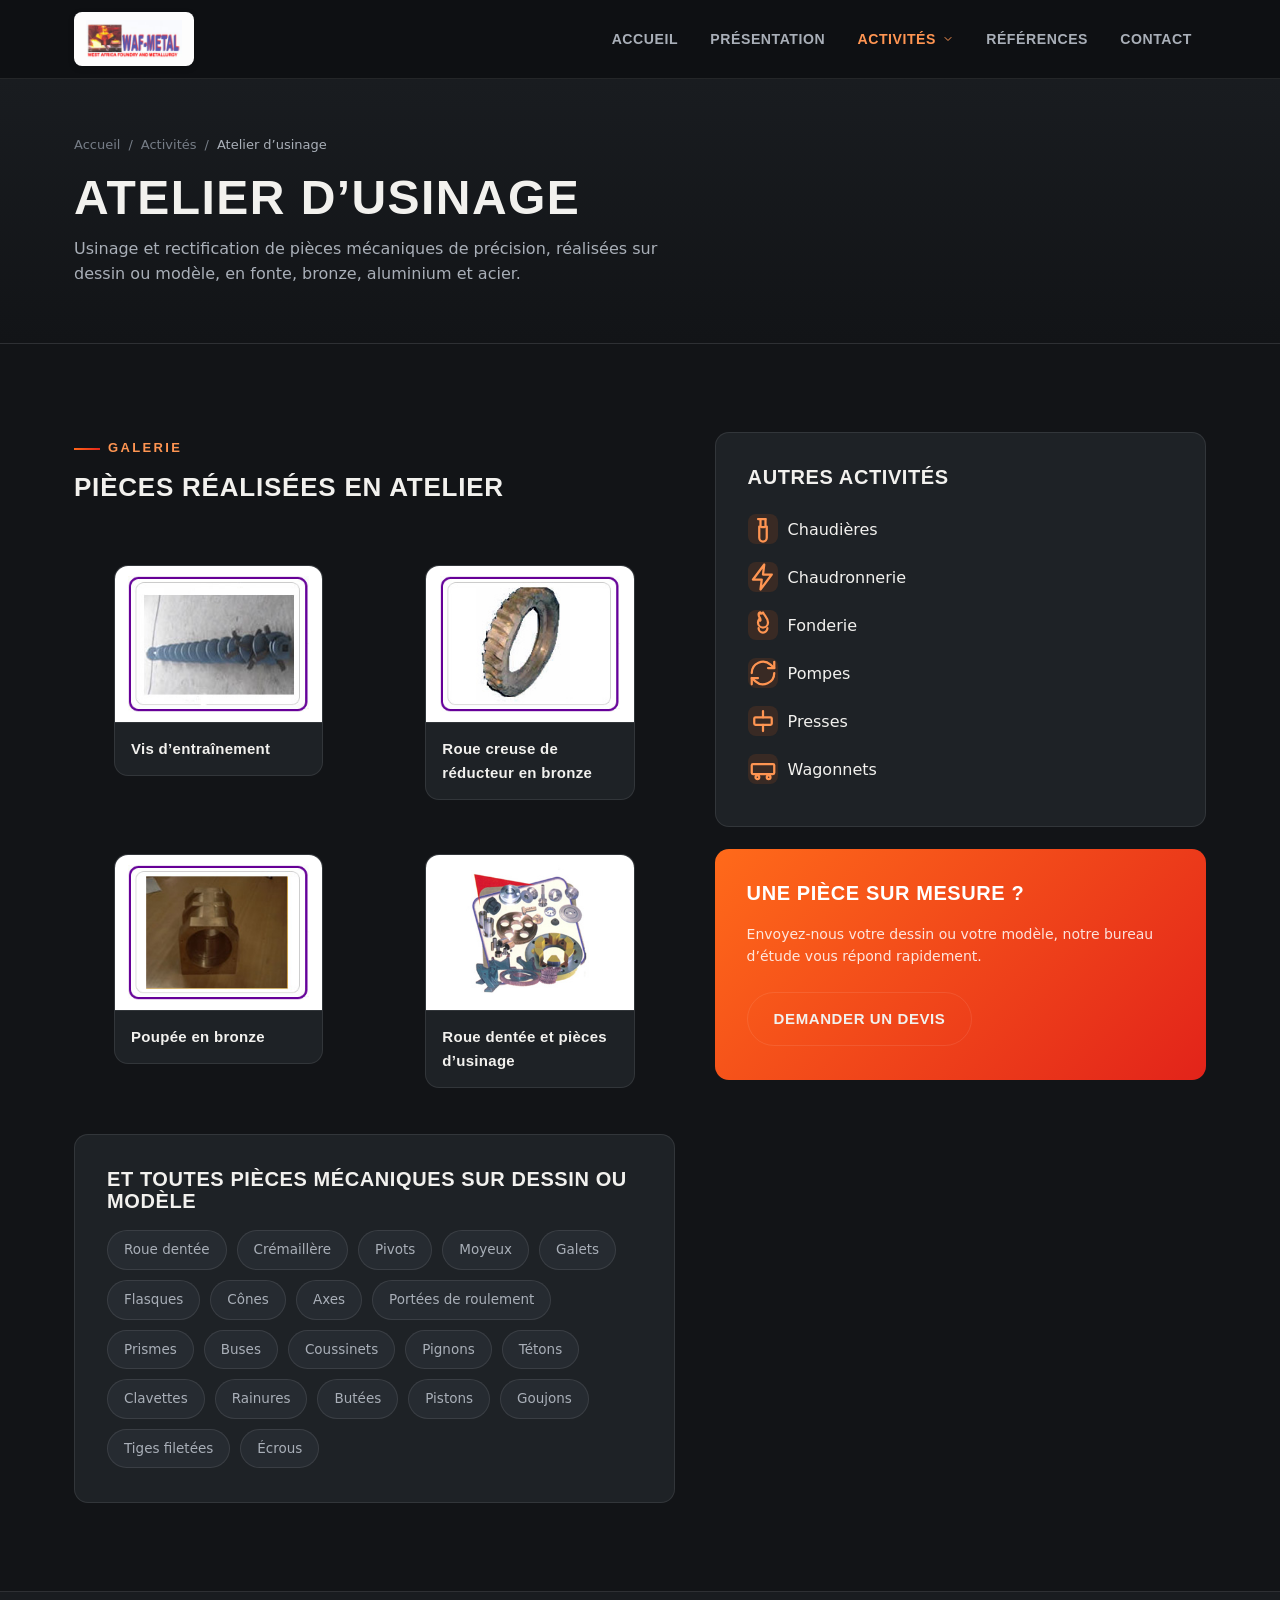
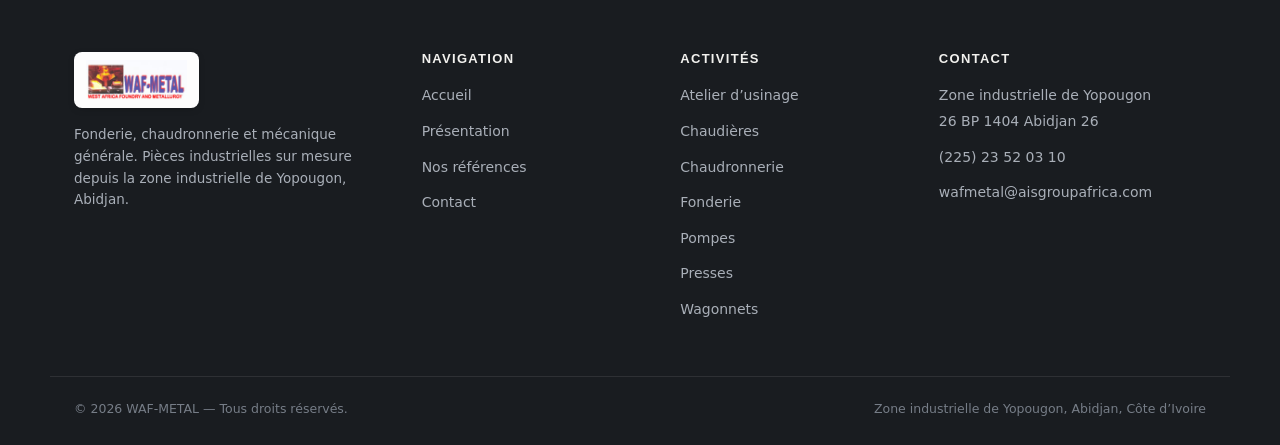
==== atelier.html @ 9b4502f8 "Nouvelle version du site WAF-METAL Refonte complete du site (design moderne, responsive, navigation " ====
<!DOCTYPE html>
<html lang="fr">
<head>
<meta charset="UTF-8">
<meta name="viewport" content="width=device-width, initial-scale=1.0">
<title>Atelier d’usinage | WAF-METAL</title>
<meta name="description" content="Usinage et rectification de pièces mécaniques de précision sur dessin ou modèle : pignons, axes, coussinets, crémaillères…">
<link rel="preconnect" href="https://fonts.googleapis.com">
<link rel="stylesheet" href="assets/css/style.css">
</head>
<body>

<header class="site-header">
  <div class="container nav">
    <a href="index.html" class="logo">
      <span class="logo-badge"><img src="images/logo.png" alt="WAF-METAL — West Africa Foundry and Metallurgy"></span>
    </a>
    <ul class="nav-links">
      <li><a href="index.html">Accueil</a></li>
      <li><a href="presentation.html">Présentation</a></li>
      <li class="nav-item has-dropdown current">
        <button class="drop-btn" type="button">Activités <svg viewBox="0 0 24 24" fill="none" stroke="currentColor" stroke-width="2" stroke-linecap="round" stroke-linejoin="round"><path d="M6 9l6 6 6-6"/></svg></button>
        <div class="dropdown">
          <a href="atelier.html" style="color:var(--orange-light)"><span class="ic"><svg viewBox="0 0 24 24" fill="none" stroke="currentColor" stroke-width="1.8" stroke-linecap="round" stroke-linejoin="round"><circle cx="12" cy="12" r="3"/><path d="M19.4 15a1.65 1.65 0 0 0 .33 1.82l.06.06a2 2 0 1 1-2.83 2.83l-.06-.06a1.65 1.65 0 0 0-1.82-.33 1.65 1.65 0 0 0-1 1.51V21a2 2 0 0 1-4 0v-.09A1.65 1.65 0 0 0 9 19.4a1.65 1.65 0 0 0-1.82.33l-.06.06a2 2 0 1 1-2.83-2.83l.06-.06A1.65 1.65 0 0 0 4.6 15a1.65 1.65 0 0 0-1.51-1H3a2 2 0 0 1 0-4h.09A1.65 1.65 0 0 0 4.6 9a1.65 1.65 0 0 0-.33-1.82l-.06-.06a2 2 0 1 1 2.83-2.83l.06.06A1.65 1.65 0 0 0 9 4.6a1.65 1.65 0 0 0 1-1.51V3a2 2 0 0 1 4 0v.09a1.65 1.65 0 0 0 1 1.51 1.65 1.65 0 0 0 1.82-.33l.06-.06a2 2 0 1 1 2.83 2.83l-.06.06A1.65 1.65 0 0 0 19.4 9H21a2 2 0 0 1 0 4h-1.6z"/></svg></span>Atelier d’usinage</a>
          <a href="chaudiere.html"><span class="ic"><svg viewBox="0 0 24 24" fill="none" stroke="currentColor" stroke-width="1.8" stroke-linecap="round" stroke-linejoin="round"><path d="M14 4v6a4 4 0 0 1-4 0V4"/><path d="M8 4h6"/><path d="M9 10v9a3 3 0 0 0 6 0v-9"/></svg></span>Chaudières</a>
          <a href="chaudron.html"><span class="ic"><svg viewBox="0 0 24 24" fill="none" stroke="currentColor" stroke-width="1.8" stroke-linecap="round" stroke-linejoin="round"><path d="M13 2 4 14h7l-1 8 9-12h-7l1-8z"/></svg></span>Chaudronnerie</a>
          <a href="fonderie.html"><span class="ic"><svg viewBox="0 0 24 24" fill="none" stroke="currentColor" stroke-width="1.8" stroke-linecap="round" stroke-linejoin="round"><path d="M12 2c1.5 3 4 4.5 4 8a4 4 0 0 1-8 0c0-1 .3-1.8.8-2.6.4.9 1.2 1.6 1.2.6 0-1.5-1.5-2.5-1.5-4.5 0-1 .8-1.9 1.5-1.5-.5 1 .5 1.5 2 0z"/><path d="M8.5 14.5a3.5 3.5 0 0 0 7 0"/></svg></span>Fonderie</a>
          <a href="pompe.html"><span class="ic"><svg viewBox="0 0 24 24" fill="none" stroke="currentColor" stroke-width="1.8" stroke-linecap="round" stroke-linejoin="round"><path d="M3 12a9 9 0 0 1 15-6.7L21 8"/><path d="M21 3v5h-5"/><path d="M21 12a9 9 0 0 1-15 6.7L3 16"/><path d="M3 21v-5h5"/></svg></span>Pompes</a>
          <a href="presse.html"><span class="ic"><svg viewBox="0 0 24 24" fill="none" stroke="currentColor" stroke-width="1.8" stroke-linecap="round" stroke-linejoin="round"><path d="M12 4v5"/><path d="M12 20v-5"/><rect x="5" y="9" width="14" height="6" rx="1"/></svg></span>Presses</a>
          <a href="wagon.html"><span class="ic"><svg viewBox="0 0 24 24" fill="none" stroke="currentColor" stroke-width="1.8" stroke-linecap="round" stroke-linejoin="round"><rect x="3" y="8" width="18" height="8" rx="1"/><circle cx="7.5" cy="18.5" r="1.5"/><circle cx="16.5" cy="18.5" r="1.5"/></svg></span>Wagonnets</a>
        </div>
      </li>
      <li><a href="ref.html">Références</a></li>
      <li><a href="contact.html">Contact</a></li>
    </ul>
    <button class="burger" type="button" aria-label="Menu" aria-expanded="false"><span></span></button>
  </div>
</header>

<main>
  <section class="page-hero">
    <div class="container">
      <div class="breadcrumb">
          <a href="index.html">Accueil</a>
          <span>/</span>
          <a href="index.html#activites">Activités</a>
          <span>/</span>
          <span style="color:var(--text-muted)">Atelier d’usinage</span>
        </div>
      <h1>Atelier d’usinage</h1>
      <p>Usinage et rectification de pièces mécaniques de précision, réalisées sur dessin ou modèle, en fonte, bronze, aluminium et acier.</p>
    </div>
  </section>

  <section>
    <div class="container two-col">
      <div>
        <div class="section-head">
          <p class="eyebrow">Galerie</p>
          <h2 style="font-size:26px;">Pièces réalisées en atelier</h2>
        </div>
        <div class="gallery">
          <figure class="gallery-item reveal">
          <div class="thumb"><img src="images/edith2.jpg" alt="Vis d’entraînement" loading="lazy"></div>
          <figcaption>Vis d’entraînement</figcaption>
        </figure>
        <figure class="gallery-item reveal">
          <div class="thumb"><img src="images/edith4.jpg" alt="Roue creuse de réducteur en bronze" loading="lazy"></div>
          <figcaption>Roue creuse de réducteur en bronze</figcaption>
        </figure>
        <figure class="gallery-item reveal">
          <div class="thumb"><img src="images/edith6.jpg" alt="Poupée en bronze" loading="lazy"></div>
          <figcaption>Poupée en bronze</figcaption>
        </figure>
        <figure class="gallery-item reveal">
          <div class="thumb"><img src="images/atelier.jpg" alt="Roue dentée et pièces d’usinage" loading="lazy"></div>
          <figcaption>Roue dentée et pièces d’usinage</figcaption>
        </figure>
        </div>
        <div class="parts-panel reveal" style="margin-top:30px;">
          <h3>Et toutes pièces mécaniques sur dessin ou modèle</h3>
          <ul class="tag-list">
          <li>Roue dentée</li>
          <li>Crémaillère</li>
          <li>Pivots</li>
          <li>Moyeux</li>
          <li>Galets</li>
          <li>Flasques</li>
          <li>Cônes</li>
          <li>Axes</li>
          <li>Portées de roulement</li>
          <li>Prismes</li>
          <li>Buses</li>
          <li>Coussinets</li>
          <li>Pignons</li>
          <li>Tétons</li>
          <li>Clavettes</li>
          <li>Rainures</li>
          <li>Butées</li>
          <li>Pistons</li>
          <li>Goujons</li>
          <li>Tiges filetées</li>
          <li>Écrous</li>
        </ul>
        </div>
      </div>
      <aside class="reveal">
        <div class="parts-panel" style="margin-bottom:22px;">
          <h3>Autres activités</h3>
          <ul style="display:grid; gap:2px;">
            <li><a href="chaudiere.html" style="display:flex;align-items:center;gap:10px;padding:8px 0;"><span style="width:30px;height:30px;border-radius:8px;background:rgba(255,106,26,.12);color:var(--orange-light);display:flex;align-items:center;justify-content:center;flex-shrink:0;"><svg viewBox="0 0 24 24" fill="none" stroke="currentColor" stroke-width="1.8" stroke-linecap="round" stroke-linejoin="round"><path d="M14 4v6a4 4 0 0 1-4 0V4"/><path d="M8 4h6"/><path d="M9 10v9a3 3 0 0 0 6 0v-9"/></svg></span>Chaudières</a></li>
            <li><a href="chaudron.html" style="display:flex;align-items:center;gap:10px;padding:8px 0;"><span style="width:30px;height:30px;border-radius:8px;background:rgba(255,106,26,.12);color:var(--orange-light);display:flex;align-items:center;justify-content:center;flex-shrink:0;"><svg viewBox="0 0 24 24" fill="none" stroke="currentColor" stroke-width="1.8" stroke-linecap="round" stroke-linejoin="round"><path d="M13 2 4 14h7l-1 8 9-12h-7l1-8z"/></svg></span>Chaudronnerie</a></li>
            <li><a href="fonderie.html" style="display:flex;align-items:center;gap:10px;padding:8px 0;"><span style="width:30px;height:30px;border-radius:8px;background:rgba(255,106,26,.12);color:var(--orange-light);display:flex;align-items:center;justify-content:center;flex-shrink:0;"><svg viewBox="0 0 24 24" fill="none" stroke="currentColor" stroke-width="1.8" stroke-linecap="round" stroke-linejoin="round"><path d="M12 2c1.5 3 4 4.5 4 8a4 4 0 0 1-8 0c0-1 .3-1.8.8-2.6.4.9 1.2 1.6 1.2.6 0-1.5-1.5-2.5-1.5-4.5 0-1 .8-1.9 1.5-1.5-.5 1 .5 1.5 2 0z"/><path d="M8.5 14.5a3.5 3.5 0 0 0 7 0"/></svg></span>Fonderie</a></li>
            <li><a href="pompe.html" style="display:flex;align-items:center;gap:10px;padding:8px 0;"><span style="width:30px;height:30px;border-radius:8px;background:rgba(255,106,26,.12);color:var(--orange-light);display:flex;align-items:center;justify-content:center;flex-shrink:0;"><svg viewBox="0 0 24 24" fill="none" stroke="currentColor" stroke-width="1.8" stroke-linecap="round" stroke-linejoin="round"><path d="M3 12a9 9 0 0 1 15-6.7L21 8"/><path d="M21 3v5h-5"/><path d="M21 12a9 9 0 0 1-15 6.7L3 16"/><path d="M3 21v-5h5"/></svg></span>Pompes</a></li>
            <li><a href="presse.html" style="display:flex;align-items:center;gap:10px;padding:8px 0;"><span style="width:30px;height:30px;border-radius:8px;background:rgba(255,106,26,.12);color:var(--orange-light);display:flex;align-items:center;justify-content:center;flex-shrink:0;"><svg viewBox="0 0 24 24" fill="none" stroke="currentColor" stroke-width="1.8" stroke-linecap="round" stroke-linejoin="round"><path d="M12 4v5"/><path d="M12 20v-5"/><rect x="5" y="9" width="14" height="6" rx="1"/></svg></span>Presses</a></li>
            <li><a href="wagon.html" style="display:flex;align-items:center;gap:10px;padding:8px 0;"><span style="width:30px;height:30px;border-radius:8px;background:rgba(255,106,26,.12);color:var(--orange-light);display:flex;align-items:center;justify-content:center;flex-shrink:0;"><svg viewBox="0 0 24 24" fill="none" stroke="currentColor" stroke-width="1.8" stroke-linecap="round" stroke-linejoin="round"><rect x="3" y="8" width="18" height="8" rx="1"/><circle cx="7.5" cy="18.5" r="1.5"/><circle cx="16.5" cy="18.5" r="1.5"/></svg></span>Wagonnets</a></li>
          </ul>
        </div>
        <div class="parts-panel" style="background:var(--grad-fire); border:none;">
          <h3 style="color:#fff;">Une pièce sur mesure ?</h3>
          <p style="color:rgba(255,255,255,.85); font-size:14px;">Envoyez-nous votre dessin ou votre modèle, notre bureau d’étude vous répond rapidement.</p>
          <a href="contact.html" class="btn btn-ghost" style="margin-top:10px;">Demander un devis</a>
        </div>
      </aside>
    </div>
  </section>
</main>

<footer class="site-footer">
  <div class="container footer-grid">
    <div class="footer-about">
      <a href="index.html" class="logo" style="margin-bottom:16px;">
        <span class="logo-badge"><img src="images/logo.png" alt="WAF-METAL — West Africa Foundry and Metallurgy"></span>
      </a>
      <p>Fonderie, chaudronnerie et mécanique générale. Pièces industrielles sur mesure depuis la zone industrielle de Yopougon, Abidjan.</p>
    </div>
    <div>
      <h4>NAVIGATION</h4>
      <ul>
        <li><a href="index.html">Accueil</a></li>
        <li><a href="presentation.html">Présentation</a></li>
        <li><a href="ref.html">Nos références</a></li>
        <li><a href="contact.html">Contact</a></li>
      </ul>
    </div>
    <div>
      <h4>ACTIVITÉS</h4>
      <ul>
        <li><a href="atelier.html">Atelier d’usinage</a></li>
        <li><a href="chaudiere.html">Chaudières</a></li>
        <li><a href="chaudron.html">Chaudronnerie</a></li>
        <li><a href="fonderie.html">Fonderie</a></li>
        <li><a href="pompe.html">Pompes</a></li>
        <li><a href="presse.html">Presses</a></li>
        <li><a href="wagon.html">Wagonnets</a></li>
      </ul>
    </div>
    <div>
      <h4>CONTACT</h4>
      <ul>
        <li><a href="contact.html">Zone industrielle de Yopougon<br>26 BP 1404 Abidjan 26</a></li>
        <li><a href="tel:+22523520310">(225) 23 52 03 10</a></li>
        <li><a href="mailto:wafmetal@aisgroupafrica.com">wafmetal@aisgroupafrica.com</a></li>
      </ul>
    </div>
  </div>
  <div class="container footer-bottom">
    <span>© 2026 WAF-METAL — Tous droits réservés.</span>
    <span>Zone industrielle de Yopougon, Abidjan, Côte d’Ivoire</span>
  </div>
</footer>

<button class="to-top" type="button" aria-label="Retour en haut">
  <svg viewBox="0 0 24 24" fill="none" stroke="currentColor" stroke-width="2" stroke-linecap="round" stroke-linejoin="round"><path d="M12 19V5M5 12l7-7 7 7"/></svg>
</button>

<script src="assets/js/main.js"></script>
</body>
</html>
---- assets/css/style.css ----
/* =========================================================
   WAF-METAL — West Africa Foundry & Metallurgy
   Design system
   ========================================================= */

:root{
  --bg: #121417;
  --bg-alt: #191c20;
  --surface: #1e2226;
  --surface-2: #262b31;
  --border: rgba(255,255,255,.09);
  --text: #f2f1ee;
  --text-muted: #a9afb8;
  --text-dim: #767d87;

  --orange: #ff6a1a;
  --orange-light: #ff9552;
  --red: #e2231a;
  --blue: #2f6db5;

  --grad-fire: linear-gradient(135deg, #ff6a1a 0%, #e2231a 100%);

  --radius: 14px;
  --radius-sm: 8px;
  --shadow: 0 12px 32px -12px rgba(0,0,0,.55);
  --shadow-lg: 0 24px 60px -20px rgba(0,0,0,.65);

  --container: 1180px;

  --font-head: 'Arial Narrow', 'Segoe UI Semibold', 'Segoe UI', Roboto, Helvetica, Arial, sans-serif;
  --font-body: 'Segoe UI', system-ui, -apple-system, Roboto, Helvetica, Arial, sans-serif;
}

*,*::before,*::after{ box-sizing: border-box; }
html{ scroll-behavior: smooth; -webkit-text-size-adjust: 100%; text-size-adjust: 100%; }
body{
  margin: 0;
  background: var(--bg);
  color: var(--text);
  font-family: var(--font-body);
  font-size: clamp(15px, 0.4vw + 14px, 16px);
  line-height: 1.6;
  -webkit-font-smoothing: antialiased;
  overflow-x: hidden;
}
img{ max-width: 100%; display: block; }
img, svg, video, iframe, embed, object{ max-width: 100%; }
video, iframe{ width: 100%; height: auto; border: 0; }
a{ color: inherit; text-decoration: none; }
ul{ margin: 0; padding: 0; list-style: none; }
h1,h2,h3,h4{
  font-family: var(--font-head);
  font-weight: 800;
  text-transform: uppercase;
  letter-spacing: .03em;
  line-height: 1.08;
  margin: 0 0 .5em;
}
p{ margin: 0 0 1em; color: var(--text-muted); }
.container{
  width: 100%;
  max-width: var(--container);
  margin: 0 auto;
  padding: 0 clamp(16px, 4vw, 24px);
}
section{ padding: clamp(48px, 8vw, 88px) 0; }

.eyebrow{
  display: inline-flex;
  align-items: center;
  gap: 8px;
  font-family: var(--font-head);
  font-weight: 700;
  letter-spacing: .18em;
  text-transform: uppercase;
  font-size: 13px;
  color: var(--orange-light);
  margin-bottom: 14px;
}
.eyebrow::before{
  content: "";
  width: 26px; height: 2px;
  background: var(--grad-fire);
  display: inline-block;
}

.btn{
  display: inline-flex;
  align-items: center;
  gap: 10px;
  padding: clamp(12px, 1.6vw, 14px) clamp(18px, 3vw, 26px);
  border-radius: 999px;
  font-family: var(--font-head);
  font-weight: 700;
  letter-spacing: .04em;
  text-transform: uppercase;
  font-size: clamp(13px, 1.4vw, 15px);
  border: 1px solid transparent;
  cursor: pointer;
  transition: transform .2s ease, box-shadow .2s ease, background .2s ease, border-color .2s ease;
}
.btn-primary{
  background: var(--grad-fire);
  color: #fff;
  box-shadow: 0 10px 26px -10px rgba(226,35,26,.55);
}
.btn-primary:hover{ transform: translateY(-2px); box-shadow: 0 16px 34px -12px rgba(226,35,26,.65); }
.btn-ghost{
  background: transparent;
  border-color: var(--border);
  color: var(--text);
}
.btn-ghost:hover{ border-color: var(--orange-light); color: var(--orange-light); }

/* ---------- Header ---------- */
.site-header{
  position: -webkit-sticky; position: sticky; top: 0; z-index: 100;
  background: rgba(15,17,20,.97);
  border-bottom: 1px solid var(--border);
  width: 100%;
}
.nav{
  display: flex;
  align-items: center;
  justify-content: space-between;
  gap: 12px;
  height: clamp(66px, 9vw, 78px);
}
.logo{
  display: flex;
  align-items: center;
  gap: clamp(8px, 1.6vw, 12px);
  min-width: 0;
}
.logo-badge{
  display: flex; align-items: center;
  background: #fdfdfd;
  border-radius: var(--radius-sm);
  padding: clamp(5px, 1vw, 8px) clamp(8px, 1.4vw, 12px);
  flex-shrink: 0;
  box-shadow: 0 2px 10px -4px rgba(0,0,0,.4);
}
.logo-badge img{
  display: block;
  height: clamp(26px, 4vw, 38px);
  width: auto;
  max-width: 100%;
}
.footer-about .logo-badge img{ height: clamp(28px, 4vw, 40px); }

.nav-links{
  display: flex;
  align-items: center;
  gap: 4px;
}
.nav-links > li{ position: relative; }
.nav-links a, .nav-links .drop-btn{
  display: flex; align-items: center; gap: 6px;
  padding: 10px clamp(9px, 1.1vw, 16px);
  font-family: var(--font-head);
  font-weight: 700;
  letter-spacing: .04em;
  text-transform: uppercase;
  font-size: clamp(13px, 1.1vw, 15px);
  color: var(--text-muted);
  border-radius: 999px;
  transition: color .2s ease, background .2s ease;
  background: none; border: none; cursor: pointer;
  white-space: nowrap;
}
.nav-links a:hover, .nav-links .drop-btn:hover,
.nav-links a.active{
  color: var(--text);
  background: var(--surface);
}
.nav-links a.active{ color: var(--orange-light); }
.drop-btn svg{ width: 12px; height: 12px; transition: transform .2s ease; }

.dropdown{
  position: absolute;
  top: calc(100% + 10px);
  left: 0;
  min-width: 260px;
  background: var(--surface);
  border: 1px solid var(--border);
  border-radius: var(--radius-sm);
  box-shadow: var(--shadow-lg);
  padding: 8px;
  opacity: 0;
  visibility: hidden;
  transform: translateY(6px);
  transition: opacity .18s ease, transform .18s ease, visibility .18s ease;
}
.nav-item.has-dropdown:hover .dropdown,
.nav-item.has-dropdown.open .dropdown{
  opacity: 1; visibility: visible; transform: translateY(0);
}
.nav-item.has-dropdown.open .drop-btn svg{ transform: rotate(180deg); }
.nav-item.has-dropdown.current > .drop-btn{ color: var(--orange-light); }
.dropdown a{
  display: flex; align-items: center; gap: 10px;
  border-radius: 8px;
  font-size: 13.5px;
  padding: 10px 12px;
  color: var(--text-muted);
  text-transform: none;
  letter-spacing: 0;
  font-weight: 600;
}
.dropdown a:hover{ background: var(--surface-2); color: var(--orange-light); }
.dropdown a .ic{ width: 18px; height: 18px; flex-shrink: 0; color: var(--orange-light); }

.burger{
  display: none;
  width: 42px; height: 42px;
  border-radius: 10px;
  border: 1px solid var(--border);
  background: var(--surface);
  align-items: center; justify-content: center;
  cursor: pointer;
}
.burger span, .burger span::before, .burger span::after{
  content: ""; display: block;
  width: 18px; height: 2px;
  background: var(--text);
  position: relative;
  transition: transform .2s ease, opacity .2s ease;
}
.burger span::before{ position: absolute; top: -6px; }
.burger span::after{ position: absolute; top: 6px; }
.burger.is-open span{ background: transparent; }
.burger.is-open span::before{ top: 0; transform: rotate(45deg); background: var(--text); }
.burger.is-open span::after{ top: 0; transform: rotate(-45deg); background: var(--text); }

@media (max-width: 960px){
  .nav-links{
    position: fixed; inset: 78px 0 0 0;
    background: var(--bg);
    flex-direction: column;
    align-items: stretch;
    padding: 18px;
    gap: 6px;
    overflow-y: auto;
    transform: translateX(100%);
    transition: transform .28s ease;
  }
  .nav-links.is-open{ transform: translateX(0); }
  .nav-links > li > a, .nav-links .drop-btn{ justify-content: space-between; font-size: 17px; padding: 14px 14px; }
  .dropdown a{ justify-content: flex-start; }
  .dropdown{
    position: static; opacity: 1; visibility: visible; transform: none;
    display: none; box-shadow: none; margin-top: 4px; background: var(--bg-alt);
  }
  .nav-item.has-dropdown.open .dropdown{ display: block; }
  .burger{ display: flex; }
}

/* ---------- Hero ---------- */
.hero{
  position: relative;
  padding: 84px 0 96px;
  overflow: hidden;
  background:
    radial-gradient(1100px 500px at 85% -10%, rgba(255,106,26,.16), transparent 60%),
    radial-gradient(700px 400px at 0% 110%, rgba(47,109,181,.14), transparent 60%),
    var(--bg);
}
.hero-grid{
  display: grid;
  grid-template-columns: 1.05fr .95fr;
  gap: 56px;
  align-items: center;
}
@media (max-width: 900px){ .hero-grid{ grid-template-columns: 1fr; } }
.hero h1{ font-size: clamp(38px, 5.2vw, 62px); margin-bottom: .3em; }
.hero h1 .accent{
  background: var(--grad-fire);
  -webkit-background-clip: text; background-clip: text; color: transparent;
}
.hero p.lead{ font-size: clamp(15px, 1.6vw, 17.5px); max-width: 46ch; }
.hero-actions{ display: flex; gap: 14px; flex-wrap: wrap; margin-top: 28px; }
.hero-stats{ display: flex; gap: clamp(18px, 3vw, 30px); margin-top: 44px; flex-wrap: wrap; }
.hero-stats .stat b{
  display: block; font-family: var(--font-head); font-size: clamp(24px, 3vw, 30px); color: var(--text);
}
.hero-stats .stat span{ font-size: clamp(11px, 1.2vw, 12.5px); color: var(--text-dim); text-transform: uppercase; letter-spacing: .08em; }
@media (max-width: 420px){
  .hero-actions{ flex-direction: column; align-items: stretch; }
  .hero-actions .btn{ justify-content: center; }
}

.hero-media{ position: relative; }
.hero-media .frame{
  position: relative;
  border-radius: var(--radius);
  overflow: hidden;
  border: 1px solid var(--border);
  box-shadow: var(--shadow-lg);
}
.hero-media img{ width: 100%; height: 100%; object-fit: cover; }
.hero-media .badge{
  position: absolute;
  bottom: -22px; left: -22px;
  background: var(--surface);
  border: 1px solid var(--border);
  border-radius: var(--radius-sm);
  padding: 16px 18px;
  box-shadow: var(--shadow);
  display: flex; align-items: center; gap: 12px;
  max-width: 240px;
}
@media (max-width: 560px){ .hero-media .badge{ left: 0; bottom: -18px; } }
.hero-media .badge .ic{
  width: 40px; height: 40px; border-radius: 10px;
  background: var(--grad-fire); flex-shrink: 0;
  display: flex; align-items: center; justify-content: center;
}
.hero-media .badge .ic svg{ width: 20px; height: 20px; }
.hero-media .badge strong{ display: block; font-size: 13.5px; }
.hero-media .badge span{ font-size: 12px; color: var(--text-dim); }

/* ---------- Section header ---------- */
.section-head{ max-width: 640px; margin-bottom: 48px; }
.section-head.center{ margin-left: auto; margin-right: auto; text-align: center; }
.section-head h2{ font-size: clamp(28px, 3.6vw, 40px); }

/* ---------- Pillars / cards ---------- */
.pillars{ display: grid; grid-template-columns: repeat(3, 1fr); gap: 22px; }
@media (max-width: 860px){ .pillars{ grid-template-columns: 1fr; } }
.pillar{
  background: var(--surface);
  border: 1px solid var(--border);
  border-radius: var(--radius);
  padding: 30px 26px;
  transition: transform .25s ease, border-color .25s ease;
}
.pillar:hover{ transform: translateY(-4px); border-color: rgba(255,106,26,.4); }
.pillar .ic{
  width: 52px; height: 52px; border-radius: 12px;
  background: var(--grad-fire);
  display: flex; align-items: center; justify-content: center;
  margin-bottom: 18px;
}
.pillar .ic svg{ width: 26px; height: 26px; color: #fff; }
.pillar h3{ font-size: clamp(19px, 2.2vw, 22px); margin-bottom: 8px; }
.pillar p{ font-size: clamp(13.5px, 1.4vw, 14.5px); margin-bottom: 0; }

/* ---------- Activities grid ---------- */
.activities-grid{ display: grid; grid-template-columns: repeat(4, 1fr); gap: 18px; }
@media (max-width: 980px){ .activities-grid{ grid-template-columns: repeat(2, 1fr); } }
@media (max-width: 560px){ .activities-grid{ grid-template-columns: 1fr; } }
.activity-card{
  display: block;
  background: var(--surface);
  border: 1px solid var(--border);
  border-radius: var(--radius);
  padding: 26px 22px;
  transition: transform .22s ease, border-color .22s ease, background .22s ease;
}
.activity-card:hover{
  transform: translateY(-4px);
  border-color: rgba(255,106,26,.45);
  background: var(--surface-2);
}
.activity-card .ic{
  width: 46px; height: 46px; border-radius: 10px;
  background: rgba(255,106,26,.12);
  color: var(--orange-light);
  display: flex; align-items: center; justify-content: center;
  margin-bottom: 16px;
}
.activity-card .ic svg{ width: 24px; height: 24px; }
.activity-card h3{ font-size: clamp(16.5px, 1.8vw, 18px); margin-bottom: 6px; text-transform: none; letter-spacing: 0; }
.activity-card p{ font-size: clamp(12.5px, 1.3vw, 13.5px); margin-bottom: 12px; }
.activity-card .go{
  font-family: var(--font-head); font-weight: 700; font-size: 12.5px;
  letter-spacing: .06em; text-transform: uppercase; color: var(--orange-light);
  display: inline-flex; align-items: center; gap: 6px;
}
.activity-card .go svg{ width: 13px; height: 13px; transition: transform .2s ease; }
.activity-card:hover .go svg{ transform: translateX(3px); }

/* ---------- Quote / CTA strip ---------- */
.strip{
  background: var(--grad-fire);
  border-radius: var(--radius);
  padding: clamp(28px, 5vw, 46px) clamp(22px, 5vw, 40px);
  display: flex; align-items: center; justify-content: space-between; gap: 24px;
  flex-wrap: wrap;
}
.strip h3{ color: #fff; font-size: clamp(20px, 2.6vw, 26px); max-width: 40ch; margin: 0; }
.strip .btn-ghost{ background: rgba(0,0,0,.18); border-color: rgba(255,255,255,.4); color: #fff; }
.strip .btn-ghost:hover{ background: rgba(0,0,0,.3); border-color: #fff; color: #fff; }

.quote-block{
  position: relative;
  background: var(--surface);
  border: 1px solid var(--border);
  border-left: 4px solid var(--orange);
  border-radius: var(--radius-sm);
  padding: clamp(22px, 4vw, 30px) clamp(20px, 4vw, 32px);
  margin: 40px 0;
}
.quote-block p{ font-size: clamp(15px, 2vw, 18px); font-style: italic; color: var(--text); margin: 0; }
.quote-block cite{ display: block; margin-top: 10px; font-size: 13px; color: var(--text-dim); font-style: normal; }

/* ---------- Product / gallery pages ---------- */
.page-hero{
  padding: 56px 0 40px;
  background: linear-gradient(180deg, var(--bg-alt), var(--bg));
  border-bottom: 1px solid var(--border);
}
.breadcrumb{ display: flex; gap: 8px; align-items: center; flex-wrap: wrap; font-size: clamp(11.5px, 1.2vw, 13px); color: var(--text-dim); margin-bottom: 16px; }
.breadcrumb a:hover{ color: var(--orange-light); }
.page-hero h1{ font-size: clamp(28px, 4.4vw, 48px); margin-bottom: 12px; }
.page-hero p{ max-width: 60ch; font-size: clamp(14px, 1.6vw, 16px); }

.gallery{
  display: grid;
  grid-template-columns: repeat(auto-fill, minmax(190px, 1fr));
  align-items: start;
  gap: 22px;
}
@media (max-width: 560px){ .gallery{ grid-template-columns: 1fr; } }
.gallery-item{
  background: var(--surface);
  border: 1px solid var(--border);
  border-radius: var(--radius);
  overflow: hidden;
  transition: transform .22s ease, border-color .22s ease;
}
.gallery-item:hover{ transform: translateY(-4px); border-color: rgba(255,106,26,.4); }
.gallery-item .thumb{
  aspect-ratio: 4/3;
  background: #fff;
  display: flex; align-items: center; justify-content: center;
  overflow: hidden;
}
.gallery-item .thumb img{ width: 100%; height: 100%; object-fit: contain; padding: 10px; }
.gallery-item figcaption{
  padding: 14px 16px;
  font-family: var(--font-head);
  font-weight: 700;
  letter-spacing: .02em;
  font-size: clamp(13px, 1.5vw, 15px);
  color: var(--text);
  border-top: 1px solid var(--border);
  overflow-wrap: break-word;
  word-break: break-word;
}

.parts-panel{
  background: var(--surface);
  border: 1px solid var(--border);
  border-radius: var(--radius);
  padding: clamp(22px, 4vw, 34px) clamp(20px, 4vw, 32px);
}
.parts-panel h3{ font-size: clamp(17px, 2vw, 20px); margin-bottom: 18px; }
.tag-list{ display: flex; flex-wrap: wrap; gap: 10px; }
.tag-list li{
  background: var(--surface-2);
  border: 1px solid var(--border);
  padding: 8px clamp(12px, 2vw, 16px);
  border-radius: 999px;
  font-size: clamp(12.5px, 1.3vw, 13.5px);
  color: var(--text-muted);
}

.two-col{ display: grid; grid-template-columns: 1.1fr .9fr; gap: 40px; align-items: start; }
@media (max-width: 900px){ .two-col{ grid-template-columns: 1fr; } }

/* ---------- References page ---------- */
.ref-tabs-note{ margin-bottom: 10px; }
.ref-group{ margin-bottom: 36px; }
.ref-group h3{
  font-size: clamp(16px, 1.8vw, 18px);
  color: var(--orange-light);
  display: flex; align-items: center; gap: 10px;
  margin-bottom: 16px;
}
.ref-group h3::after{ content:""; flex:1; height:1px; background: var(--border); }
.ref-clients{
  display: grid;
  grid-template-columns: repeat(auto-fill, minmax(140px, 1fr));
  gap: 12px;
}
.ref-clients li{
  background: var(--surface);
  border: 1px solid var(--border);
  border-radius: var(--radius-sm);
  padding: 14px 16px;
  font-family: var(--font-head);
  font-weight: 700;
  letter-spacing: .02em;
  font-size: clamp(13px, 1.4vw, 14.5px);
  color: var(--text);
  overflow-wrap: break-word;
}
.ref-country{
  display: flex; justify-content: space-between; align-items: center; flex-wrap: wrap; gap: 6px;
  background: var(--surface); border: 1px solid var(--border); border-radius: var(--radius-sm);
  padding: 16px 18px;
}
.ref-country span{ font-size: clamp(11px, 1.2vw, 12.5px); color: var(--orange-light); text-transform: uppercase; letter-spacing: .08em; font-weight: 700; }
.ref-countries{ display: grid; grid-template-columns: repeat(auto-fit, minmax(220px, 1fr)); gap: 14px; }

/* ---------- Contact page ---------- */
.contact-grid{ display: grid; grid-template-columns: .85fr 1.15fr; gap: 26px; align-items: start; }
@media (max-width: 900px){ .contact-grid{ grid-template-columns: 1fr; } }
.contact-card{
  background: var(--surface); border: 1px solid var(--border); border-radius: var(--radius);
  padding: clamp(18px, 3vw, 26px) clamp(16px, 3vw, 24px); display: flex; gap: 16px; align-items: flex-start;
}
.contact-card .ic{
  width: 44px; height: 44px; border-radius: 10px; flex-shrink: 0;
  background: rgba(255,106,26,.12); color: var(--orange-light);
  display: flex; align-items: center; justify-content: center;
}
.contact-card .ic svg{ width: 22px; height: 22px; }
.contact-card h4{ font-size: 15px; text-transform: none; letter-spacing: 0; margin-bottom: 6px; }
.contact-card a, .contact-card p{ font-size: clamp(13px, 1.4vw, 14px); margin: 0; color: var(--text-muted); overflow-wrap: break-word; }
.contact-card a:hover{ color: var(--orange-light); }
.contact-cards{ display: grid; gap: 16px; }
.map-frame{
  border-radius: var(--radius); overflow: hidden; border: 1px solid var(--border);
  box-shadow: var(--shadow);
}
.map-frame img{ width: 100%; height: auto; }
.map-caption{
  display: flex; justify-content: space-between; align-items: center; flex-wrap: wrap; gap: 8px;
  padding: 14px 18px; background: var(--surface); border: 1px solid var(--border); border-top: none;
  border-radius: 0 0 var(--radius) var(--radius);
  font-size: clamp(12px, 1.3vw, 13px); color: var(--text-dim);
}
.map-caption a{ color: var(--orange-light); font-weight: 600; }

/* ---------- Footer ---------- */
.site-footer{
  background: var(--bg-alt);
  border-top: 1px solid var(--border);
  padding: clamp(40px, 7vw, 60px) 0 26px;
}
.footer-grid{
  display: grid;
  grid-template-columns: 1.4fr 1fr 1fr 1.2fr;
  gap: clamp(24px, 4vw, 36px);
}
@media (max-width: 860px){ .footer-grid{ grid-template-columns: 1fr 1fr; } }
@media (max-width: 560px){ .footer-grid{ grid-template-columns: 1fr; } }
.footer-grid h4{
  font-size: 13px; letter-spacing: .1em; color: var(--text);
  margin-bottom: 16px;
}
.footer-grid ul li{ margin-bottom: 10px; }
.footer-grid a{ font-size: clamp(13px, 1.4vw, 14px); color: var(--text-muted); overflow-wrap: break-word; }
.footer-grid a:hover{ color: var(--orange-light); }
.footer-about p{ font-size: 13.5px; }
.footer-bottom{
  margin-top: 44px;
  padding-top: 22px;
  border-top: 1px solid var(--border);
  display: flex; justify-content: space-between; align-items: center;
  flex-wrap: wrap; gap: 10px;
  font-size: clamp(11.5px, 1.2vw, 12.5px); color: var(--text-dim);
}

/* ---------- Reveal on scroll ---------- */
.reveal{ opacity: 0; transform: translateY(18px); transition: opacity .6s ease, transform .6s ease; }
.reveal.is-visible{ opacity: 1; transform: translateY(0); }

/* ---------- Back to top ---------- */
.to-top{
  position: fixed; right: 22px; bottom: 22px; z-index: 90;
  width: 46px; height: 46px; border-radius: 50%;
  background: var(--surface); border: 1px solid var(--border);
  display: flex; align-items: center; justify-content: center;
  box-shadow: var(--shadow);
  opacity: 0; visibility: hidden; transform: translateY(10px);
  transition: opacity .2s ease, transform .2s ease, visibility .2s ease, border-color .2s ease;
}
.to-top.is-visible{ opacity: 1; visibility: visible; transform: translateY(0); }
.to-top:hover{ border-color: var(--orange-light); }
.to-top svg{ width: 18px; height: 18px; color: var(--orange-light); }
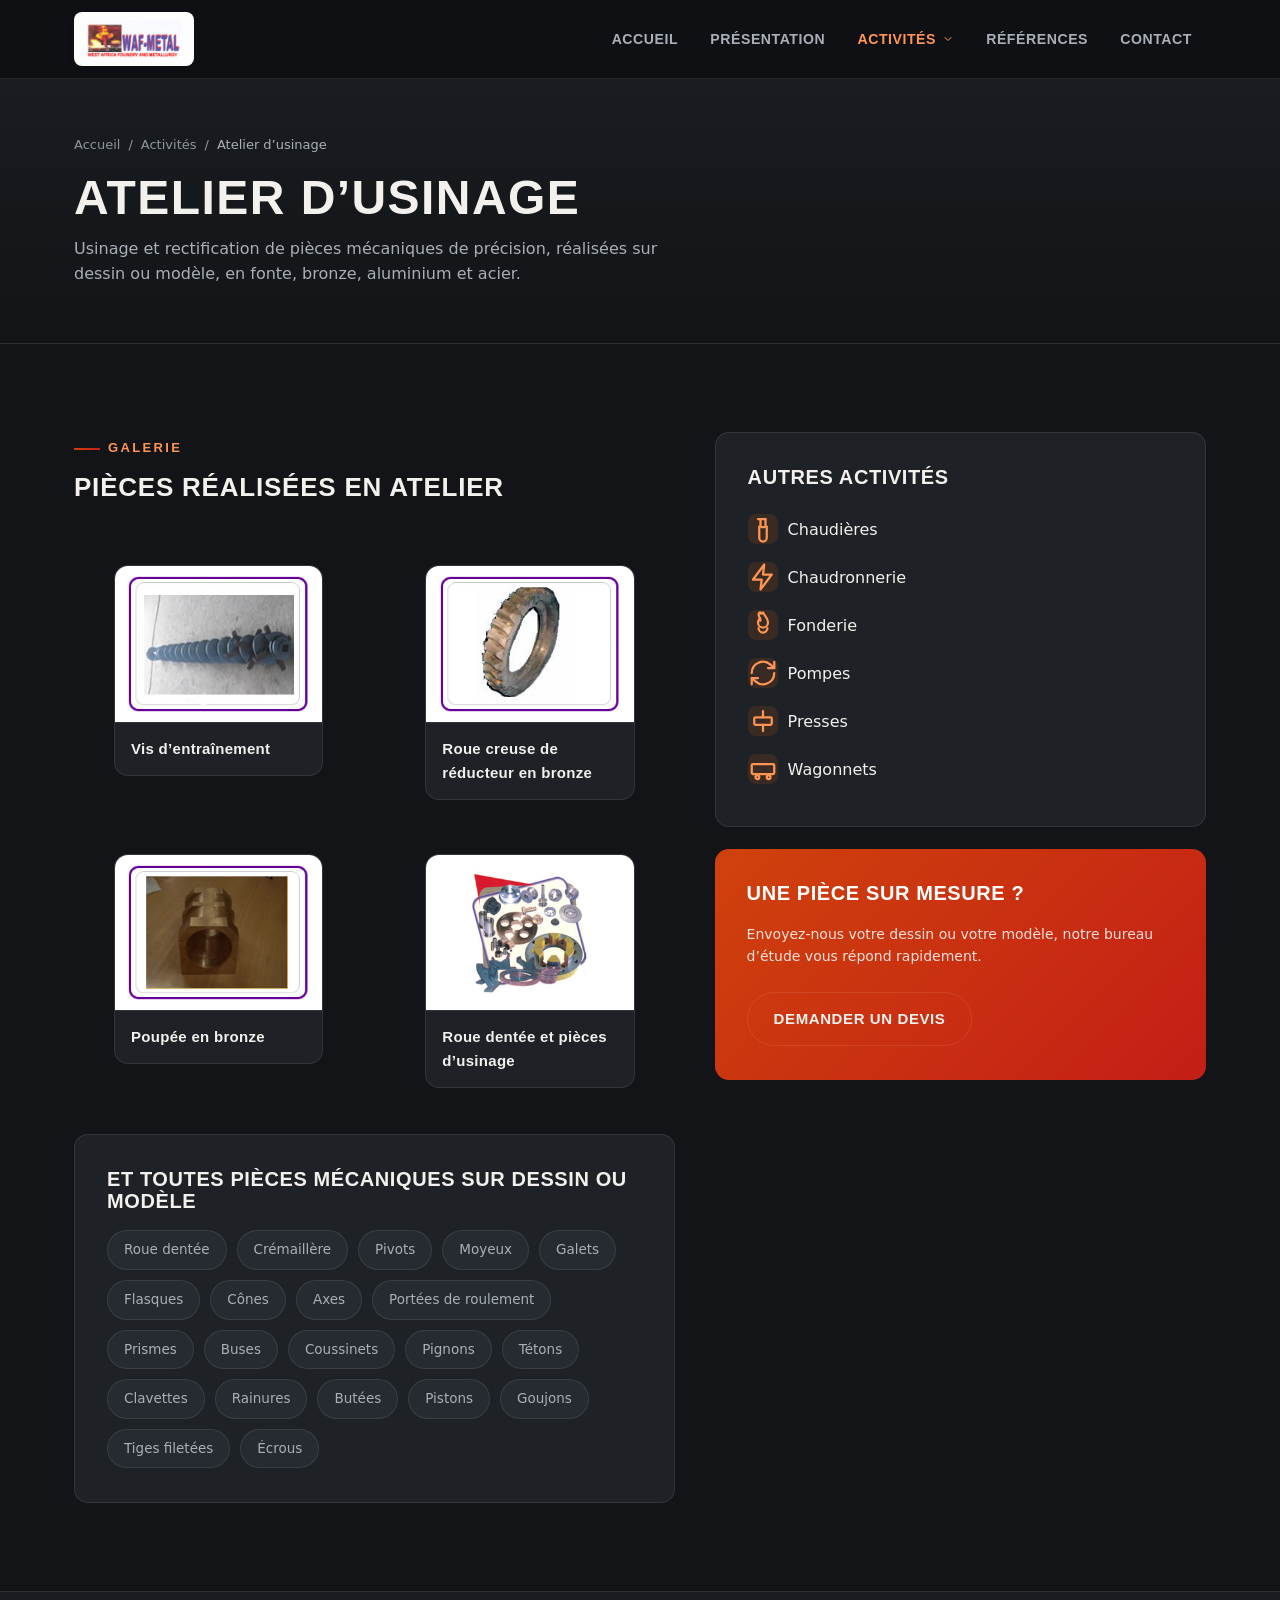
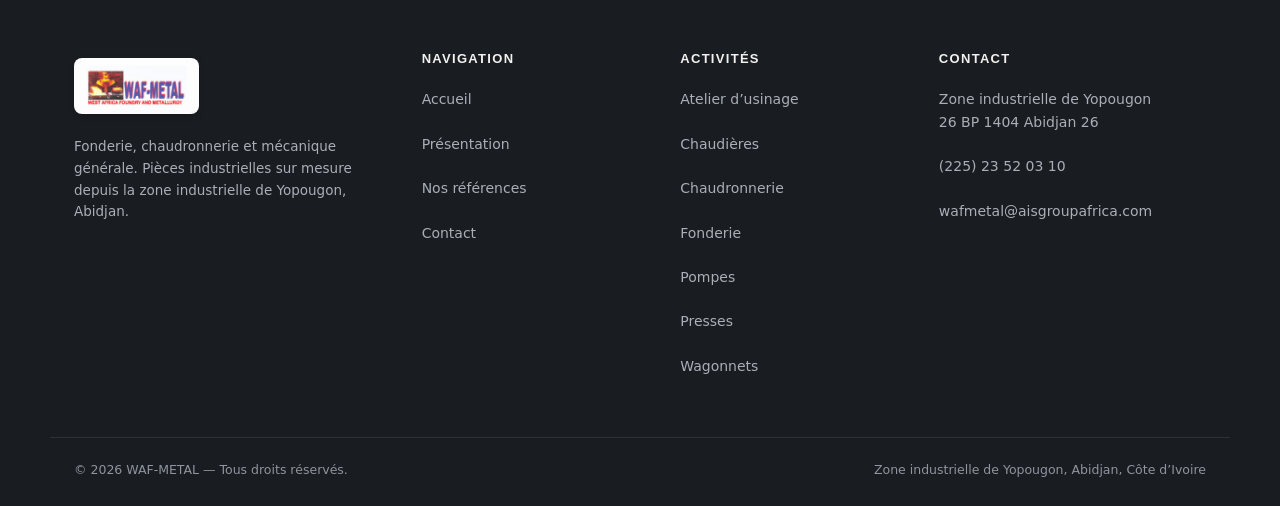
==== commit e5dee1a4: "Retouche UI/UX : accessibilite, contrastes, nettoyage - Contraste AA des boutons/textes, focus visib" ====
--- a/atelier.html
+++ b/atelier.html
@@ -5,21 +5,25 @@
 <meta name="viewport" content="width=device-width, initial-scale=1.0">
 <title>Atelier d’usinage | WAF-METAL</title>
 <meta name="description" content="Usinage et rectification de pièces mécaniques de précision sur dessin ou modèle : pignons, axes, coussinets, crémaillères…">
+<meta name="theme-color" content="#121417">
+<link rel="icon" href="images/logo.png">
+<script>document.documentElement.classList.add("js")</script>
 <link rel="preconnect" href="https://fonts.googleapis.com">
 <link rel="stylesheet" href="assets/css/style.css">
 </head>
 <body>
+<a class="skip-link" href="#main">Aller au contenu</a>
 
 <header class="site-header">
   <div class="container nav">
     <a href="index.html" class="logo">
-      <span class="logo-badge"><img src="images/logo.png" alt="WAF-METAL — West Africa Foundry and Metallurgy"></span>
+      <span class="logo-badge"><img src="images/logo.png" width="436" height="173" alt="WAF-METAL — West Africa Foundry and Metallurgy"></span>
     </a>
     <ul class="nav-links">
       <li><a href="index.html">Accueil</a></li>
       <li><a href="presentation.html">Présentation</a></li>
       <li class="nav-item has-dropdown current">
-        <button class="drop-btn" type="button">Activités <svg viewBox="0 0 24 24" fill="none" stroke="currentColor" stroke-width="2" stroke-linecap="round" stroke-linejoin="round"><path d="M6 9l6 6 6-6"/></svg></button>
+        <button class="drop-btn" type="button" aria-expanded="false">Activités <svg viewBox="0 0 24 24" fill="none" stroke="currentColor" stroke-width="2" stroke-linecap="round" stroke-linejoin="round"><path d="M6 9l6 6 6-6"/></svg></button>
         <div class="dropdown">
           <a href="atelier.html" style="color:var(--orange-light)"><span class="ic"><svg viewBox="0 0 24 24" fill="none" stroke="currentColor" stroke-width="1.8" stroke-linecap="round" stroke-linejoin="round"><circle cx="12" cy="12" r="3"/><path d="M19.4 15a1.65 1.65 0 0 0 .33 1.82l.06.06a2 2 0 1 1-2.83 2.83l-.06-.06a1.65 1.65 0 0 0-1.82-.33 1.65 1.65 0 0 0-1 1.51V21a2 2 0 0 1-4 0v-.09A1.65 1.65 0 0 0 9 19.4a1.65 1.65 0 0 0-1.82.33l-.06.06a2 2 0 1 1-2.83-2.83l.06-.06A1.65 1.65 0 0 0 4.6 15a1.65 1.65 0 0 0-1.51-1H3a2 2 0 0 1 0-4h.09A1.65 1.65 0 0 0 4.6 9a1.65 1.65 0 0 0-.33-1.82l-.06-.06a2 2 0 1 1 2.83-2.83l.06.06A1.65 1.65 0 0 0 9 4.6a1.65 1.65 0 0 0 1-1.51V3a2 2 0 0 1 4 0v.09a1.65 1.65 0 0 0 1 1.51 1.65 1.65 0 0 0 1.82-.33l.06-.06a2 2 0 1 1 2.83 2.83l-.06.06A1.65 1.65 0 0 0 19.4 9H21a2 2 0 0 1 0 4h-1.6z"/></svg></span>Atelier d’usinage</a>
           <a href="chaudiere.html"><span class="ic"><svg viewBox="0 0 24 24" fill="none" stroke="currentColor" stroke-width="1.8" stroke-linecap="round" stroke-linejoin="round"><path d="M14 4v6a4 4 0 0 1-4 0V4"/><path d="M8 4h6"/><path d="M9 10v9a3 3 0 0 0 6 0v-9"/></svg></span>Chaudières</a>
@@ -37,7 +41,7 @@
   </div>
 </header>
 
-<main>
+<main id="main">
   <section class="page-hero">
     <div class="container">
       <div class="breadcrumb">
@@ -130,7 +134,7 @@
   <div class="container footer-grid">
     <div class="footer-about">
       <a href="index.html" class="logo" style="margin-bottom:16px;">
-        <span class="logo-badge"><img src="images/logo.png" alt="WAF-METAL — West Africa Foundry and Metallurgy"></span>
+        <span class="logo-badge"><img src="images/logo.png" width="436" height="173" alt="WAF-METAL — West Africa Foundry and Metallurgy"></span>
       </a>
       <p>Fonderie, chaudronnerie et mécanique générale. Pièces industrielles sur mesure depuis la zone industrielle de Yopougon, Abidjan.</p>
     </div>
--- a/assets/css/style.css
+++ b/assets/css/style.css
@@ -11,14 +11,15 @@
   --border: rgba(255,255,255,.09);
   --text: #f2f1ee;
   --text-muted: #a9afb8;
-  --text-dim: #767d87;
+  --text-dim: #8e959f;
 
   --orange: #ff6a1a;
   --orange-light: #ff9552;
   --red: #e2231a;
   --blue: #2f6db5;
 
-  --grad-fire: linear-gradient(135deg, #ff6a1a 0%, #e2231a 100%);
+  --grad-fire: linear-gradient(135deg, #cf420c 0%, #c41e16 100%); /* white text >= 4.5:1 */
+  color-scheme: dark;
 
   --radius: 14px;
   --radius-sm: 8px;
@@ -32,7 +33,10 @@
 }
 
 *,*::before,*::after{ box-sizing: border-box; }
-html{ scroll-behavior: smooth; -webkit-text-size-adjust: 100%; text-size-adjust: 100%; }
+html{ scroll-behavior: smooth; scroll-padding-top: 90px; -webkit-text-size-adjust: 100%; text-size-adjust: 100%; }
+:focus-visible{ outline: 2px solid var(--orange-light); outline-offset: 3px; border-radius: 4px; }
+.skip-link{ position: absolute; left: 16px; top: -60px; z-index: 200; background: var(--orange-light); color: #121417; padding: 10px 16px; border-radius: var(--radius-sm); font-weight: 700; }
+.skip-link:focus{ top: 12px; }
 body{
   margin: 0;
   background: var(--bg);
@@ -156,7 +160,7 @@
 .nav-links > li{ position: relative; }
 .nav-links a, .nav-links .drop-btn{
   display: flex; align-items: center; gap: 6px;
-  padding: 10px clamp(9px, 1.1vw, 16px);
+  padding: 13px clamp(9px, 1.1vw, 16px);
   font-family: var(--font-head);
   font-weight: 700;
   letter-spacing: .04em;
@@ -192,6 +196,7 @@
   transition: opacity .18s ease, transform .18s ease, visibility .18s ease;
 }
 .nav-item.has-dropdown:hover .dropdown,
+.nav-item.has-dropdown:focus-within .dropdown,
 .nav-item.has-dropdown.open .dropdown{
   opacity: 1; visibility: visible; transform: translateY(0);
 }
@@ -201,7 +206,7 @@
   display: flex; align-items: center; gap: 10px;
   border-radius: 8px;
   font-size: 13.5px;
-  padding: 10px 12px;
+  padding: 13px 12px;
   color: var(--text-muted);
   text-transform: none;
   letter-spacing: 0;
@@ -212,7 +217,7 @@
 
 .burger{
   display: none;
-  width: 42px; height: 42px;
+  width: 44px; height: 44px;
   border-radius: 10px;
   border: 1px solid var(--border);
   background: var(--surface);
@@ -242,9 +247,10 @@
     gap: 6px;
     overflow-y: auto;
     transform: translateX(100%);
-    transition: transform .28s ease;
+    visibility: hidden; /* closed menu must not be tabbable */
+    transition: transform .28s ease, visibility .28s;
   }
-  .nav-links.is-open{ transform: translateX(0); }
+  .nav-links.is-open{ transform: translateX(0); visibility: visible; }
   .nav-links > li > a, .nav-links .drop-btn{ justify-content: space-between; font-size: 17px; padding: 14px 14px; }
   .dropdown a{ justify-content: flex-start; }
   .dropdown{
@@ -470,7 +476,6 @@
 @media (max-width: 900px){ .two-col{ grid-template-columns: 1fr; } }
 
 /* ---------- References page ---------- */
-.ref-tabs-note{ margin-bottom: 10px; }
 .ref-group{ margin-bottom: 36px; }
 .ref-group h3{
   font-size: clamp(16px, 1.8vw, 18px);
@@ -552,7 +557,7 @@
   margin-bottom: 16px;
 }
 .footer-grid ul li{ margin-bottom: 10px; }
-.footer-grid a{ font-size: clamp(13px, 1.4vw, 14px); color: var(--text-muted); overflow-wrap: break-word; }
+.footer-grid a{ display: inline-block; padding: 6px 0; font-size: clamp(13px, 1.4vw, 14px); color: var(--text-muted); overflow-wrap: break-word; }
 .footer-grid a:hover{ color: var(--orange-light); }
 .footer-about p{ font-size: 13.5px; }
 .footer-bottom{
@@ -565,8 +570,14 @@
 }
 
 /* ---------- Reveal on scroll ---------- */
-.reveal{ opacity: 0; transform: translateY(18px); transition: opacity .6s ease, transform .6s ease; }
-.reveal.is-visible{ opacity: 1; transform: translateY(0); }
+.js .reveal{ opacity: 0; transform: translateY(18px); transition: opacity .6s ease, transform .6s ease; }
+.js .reveal.is-visible{ opacity: 1; transform: translateY(0); }
+
+@media (prefers-reduced-motion: reduce){
+  html{ scroll-behavior: auto; }
+  *, *::before, *::after{ transition-duration: .01ms !important; animation-duration: .01ms !important; }
+  .js .reveal{ opacity: 1; transform: none; }
+}
 
 /* ---------- Back to top ---------- */
 .to-top{
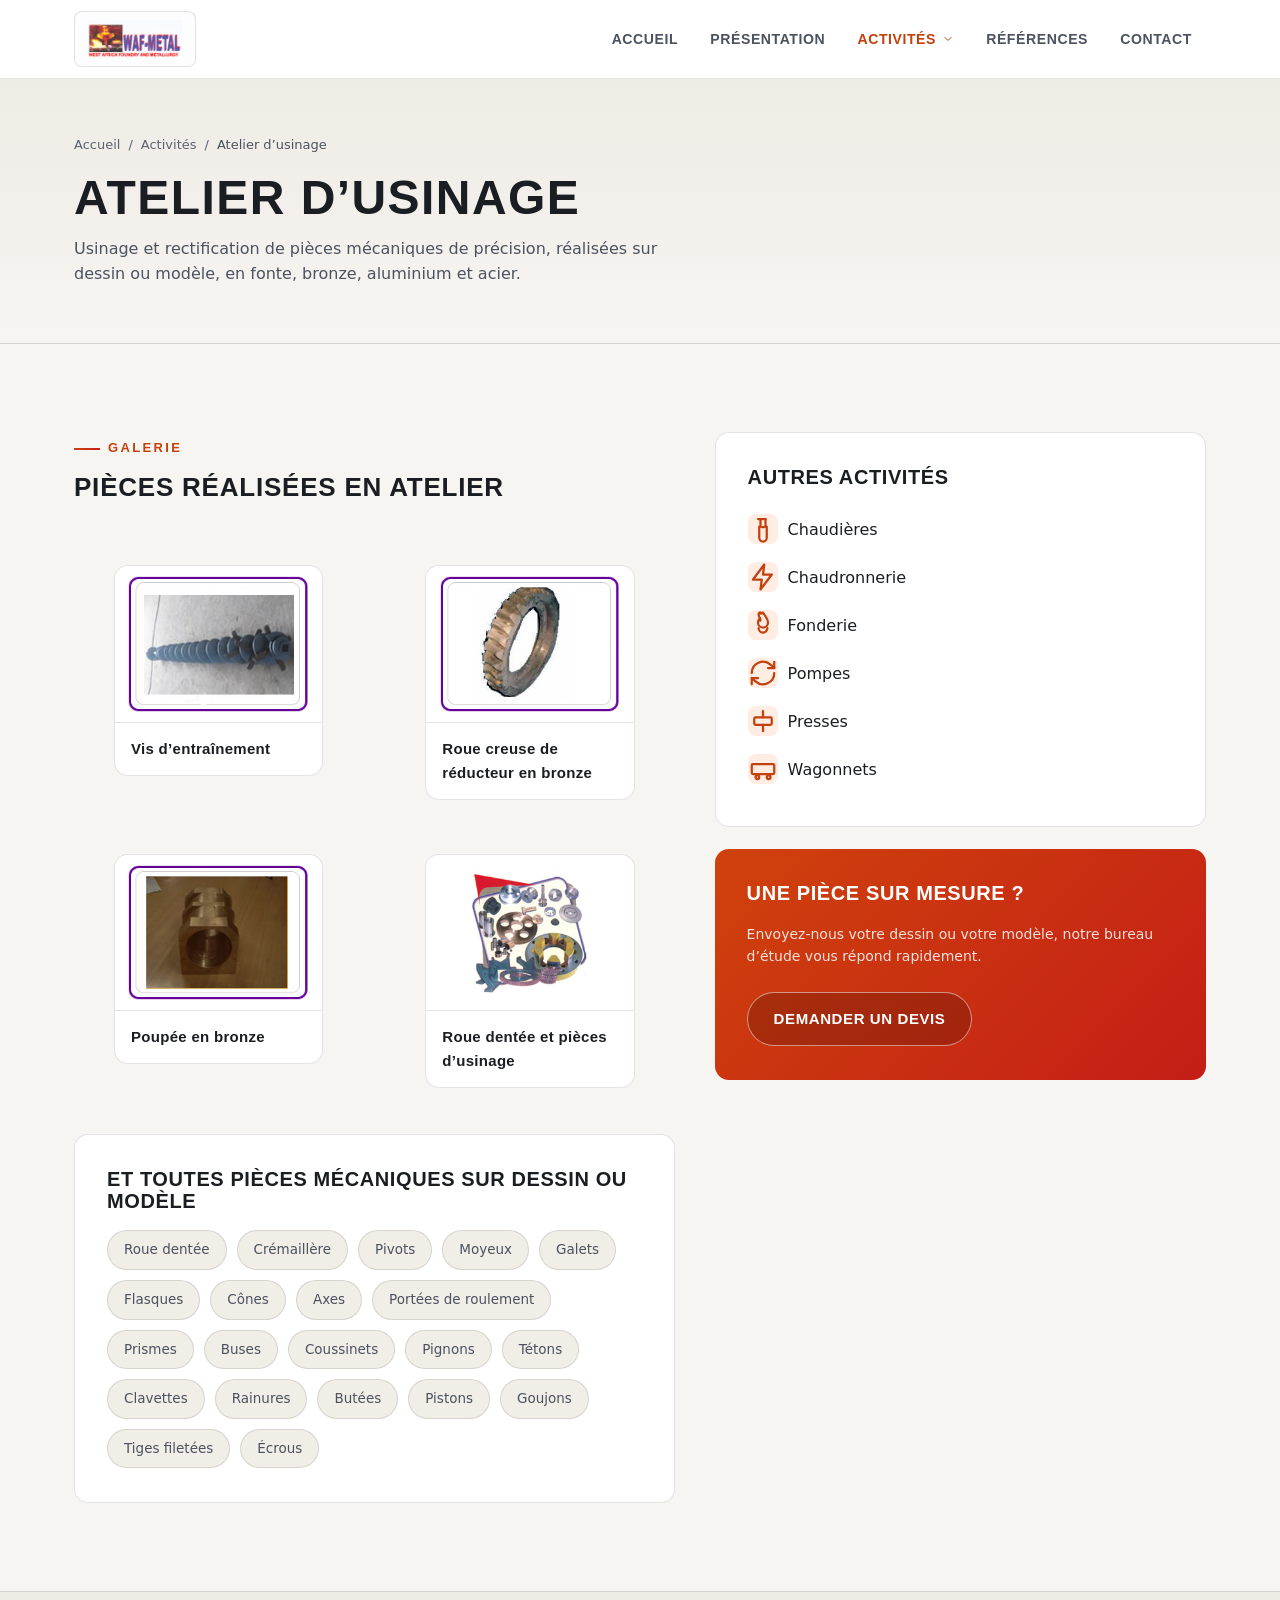
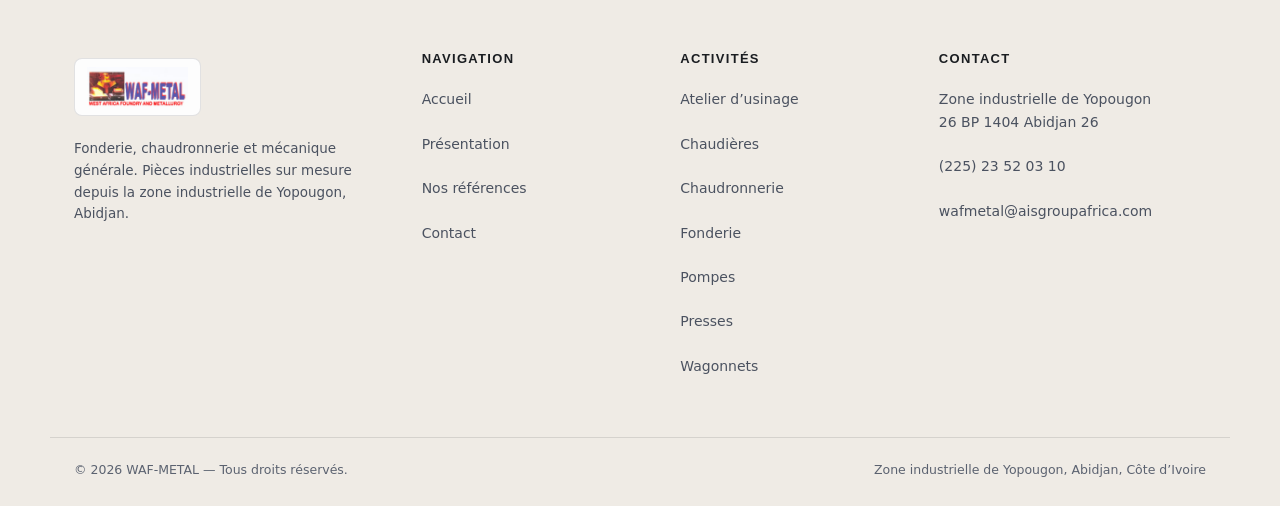
==== commit 4856b589: "Theme clair et colonne Autres activites sur la page Fonderie - Passage du design sombre a un theme c" ====
--- a/atelier.html
+++ b/atelier.html
@@ -5,7 +5,7 @@
 <meta name="viewport" content="width=device-width, initial-scale=1.0">
 <title>Atelier d’usinage | WAF-METAL</title>
 <meta name="description" content="Usinage et rectification de pièces mécaniques de précision sur dessin ou modèle : pignons, axes, coussinets, crémaillères…">
-<meta name="theme-color" content="#121417">
+<meta name="theme-color" content="#f7f5f2">
 <link rel="icon" href="images/logo.png">
 <script>document.documentElement.classList.add("js")</script>
 <link rel="preconnect" href="https://fonts.googleapis.com">
--- a/assets/css/style.css
+++ b/assets/css/style.css
@@ -4,27 +4,27 @@
    ========================================================= */
 
 :root{
-  --bg: #121417;
-  --bg-alt: #191c20;
-  --surface: #1e2226;
-  --surface-2: #262b31;
-  --border: rgba(255,255,255,.09);
-  --text: #f2f1ee;
-  --text-muted: #a9afb8;
-  --text-dim: #8e959f;
-
-  --orange: #ff6a1a;
-  --orange-light: #ff9552;
+  --bg: #f7f5f2;
+  --bg-alt: #efebe5;
+  --surface: #ffffff;
+  --surface-2: #f1ede7;
+  --border: rgba(26,29,33,.12);
+  --text: #1a1d21;
+  --text-muted: #4b5260;
+  --text-dim: #5b6270;
+
+  --orange: #cf420c;
+  --orange-light: #c2410c; /* accent text: >= 4.5:1 on light surfaces */
   --red: #e2231a;
   --blue: #2f6db5;
 
   --grad-fire: linear-gradient(135deg, #cf420c 0%, #c41e16 100%); /* white text >= 4.5:1 */
-  color-scheme: dark;
+  color-scheme: light;
 
   --radius: 14px;
   --radius-sm: 8px;
-  --shadow: 0 12px 32px -12px rgba(0,0,0,.55);
-  --shadow-lg: 0 24px 60px -20px rgba(0,0,0,.65);
+  --shadow: 0 12px 32px -14px rgba(26,29,33,.25);
+  --shadow-lg: 0 24px 60px -24px rgba(26,29,33,.3);
 
   --container: 1180px;
 
@@ -35,7 +35,7 @@
 *,*::before,*::after{ box-sizing: border-box; }
 html{ scroll-behavior: smooth; scroll-padding-top: 90px; -webkit-text-size-adjust: 100%; text-size-adjust: 100%; }
 :focus-visible{ outline: 2px solid var(--orange-light); outline-offset: 3px; border-radius: 4px; }
-.skip-link{ position: absolute; left: 16px; top: -60px; z-index: 200; background: var(--orange-light); color: #121417; padding: 10px 16px; border-radius: var(--radius-sm); font-weight: 700; }
+.skip-link{ position: absolute; left: 16px; top: -60px; z-index: 200; background: var(--orange-light); color: #fff; padding: 10px 16px; border-radius: var(--radius-sm); font-weight: 700; }
 .skip-link:focus{ top: 12px; }
 body{
   margin: 0;
@@ -119,7 +119,7 @@
 /* ---------- Header ---------- */
 .site-header{
   position: -webkit-sticky; position: sticky; top: 0; z-index: 100;
-  background: rgba(15,17,20,.97);
+  background: rgba(255,255,255,.97);
   border-bottom: 1px solid var(--border);
   width: 100%;
 }
@@ -142,7 +142,7 @@
   border-radius: var(--radius-sm);
   padding: clamp(5px, 1vw, 8px) clamp(8px, 1.4vw, 12px);
   flex-shrink: 0;
-  box-shadow: 0 2px 10px -4px rgba(0,0,0,.4);
+  border: 1px solid var(--border);
 }
 .logo-badge img{
   display: block;
@@ -175,7 +175,7 @@
 .nav-links a:hover, .nav-links .drop-btn:hover,
 .nav-links a.active{
   color: var(--text);
-  background: var(--surface);
+  background: var(--surface-2);
 }
 .nav-links a.active{ color: var(--orange-light); }
 .drop-btn svg{ width: 12px; height: 12px; transition: transform .2s ease; }
@@ -267,8 +267,8 @@
   padding: 84px 0 96px;
   overflow: hidden;
   background:
-    radial-gradient(1100px 500px at 85% -10%, rgba(255,106,26,.16), transparent 60%),
-    radial-gradient(700px 400px at 0% 110%, rgba(47,109,181,.14), transparent 60%),
+    radial-gradient(1100px 500px at 85% -10%, rgba(255,106,26,.14), transparent 60%),
+    radial-gradient(700px 400px at 0% 110%, rgba(47,109,181,.1), transparent 60%),
     var(--bg);
 }
 .hero-grid{
@@ -395,8 +395,8 @@
   flex-wrap: wrap;
 }
 .strip h3{ color: #fff; font-size: clamp(20px, 2.6vw, 26px); max-width: 40ch; margin: 0; }
-.strip .btn-ghost{ background: rgba(0,0,0,.18); border-color: rgba(255,255,255,.4); color: #fff; }
-.strip .btn-ghost:hover{ background: rgba(0,0,0,.3); border-color: #fff; color: #fff; }
+.strip .btn-ghost, [style*="grad-fire"] .btn-ghost{ background: rgba(0,0,0,.18); border-color: rgba(255,255,255,.5); color: #fff; }
+.strip .btn-ghost:hover, [style*="grad-fire"] .btn-ghost:hover{ background: rgba(0,0,0,.3); border-color: #fff; color: #fff; }
 
 .quote-block{
   position: relative;
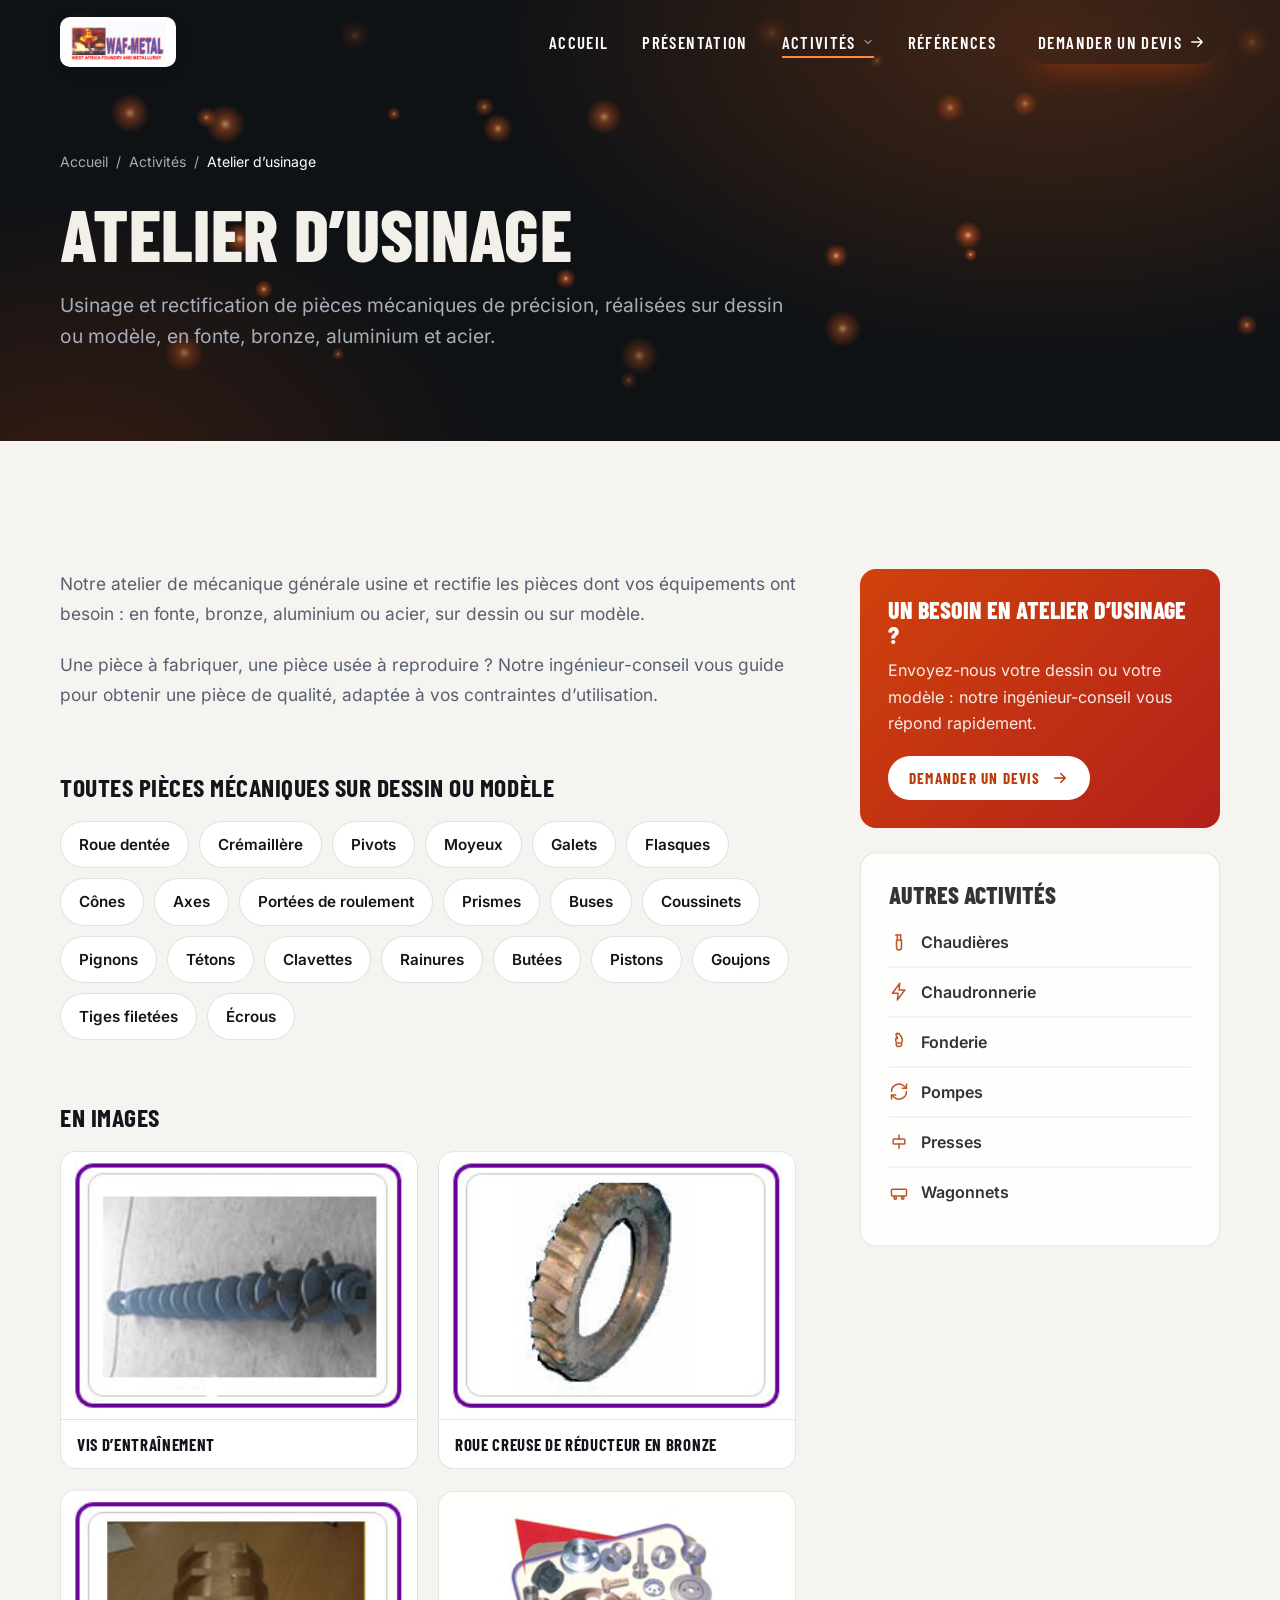
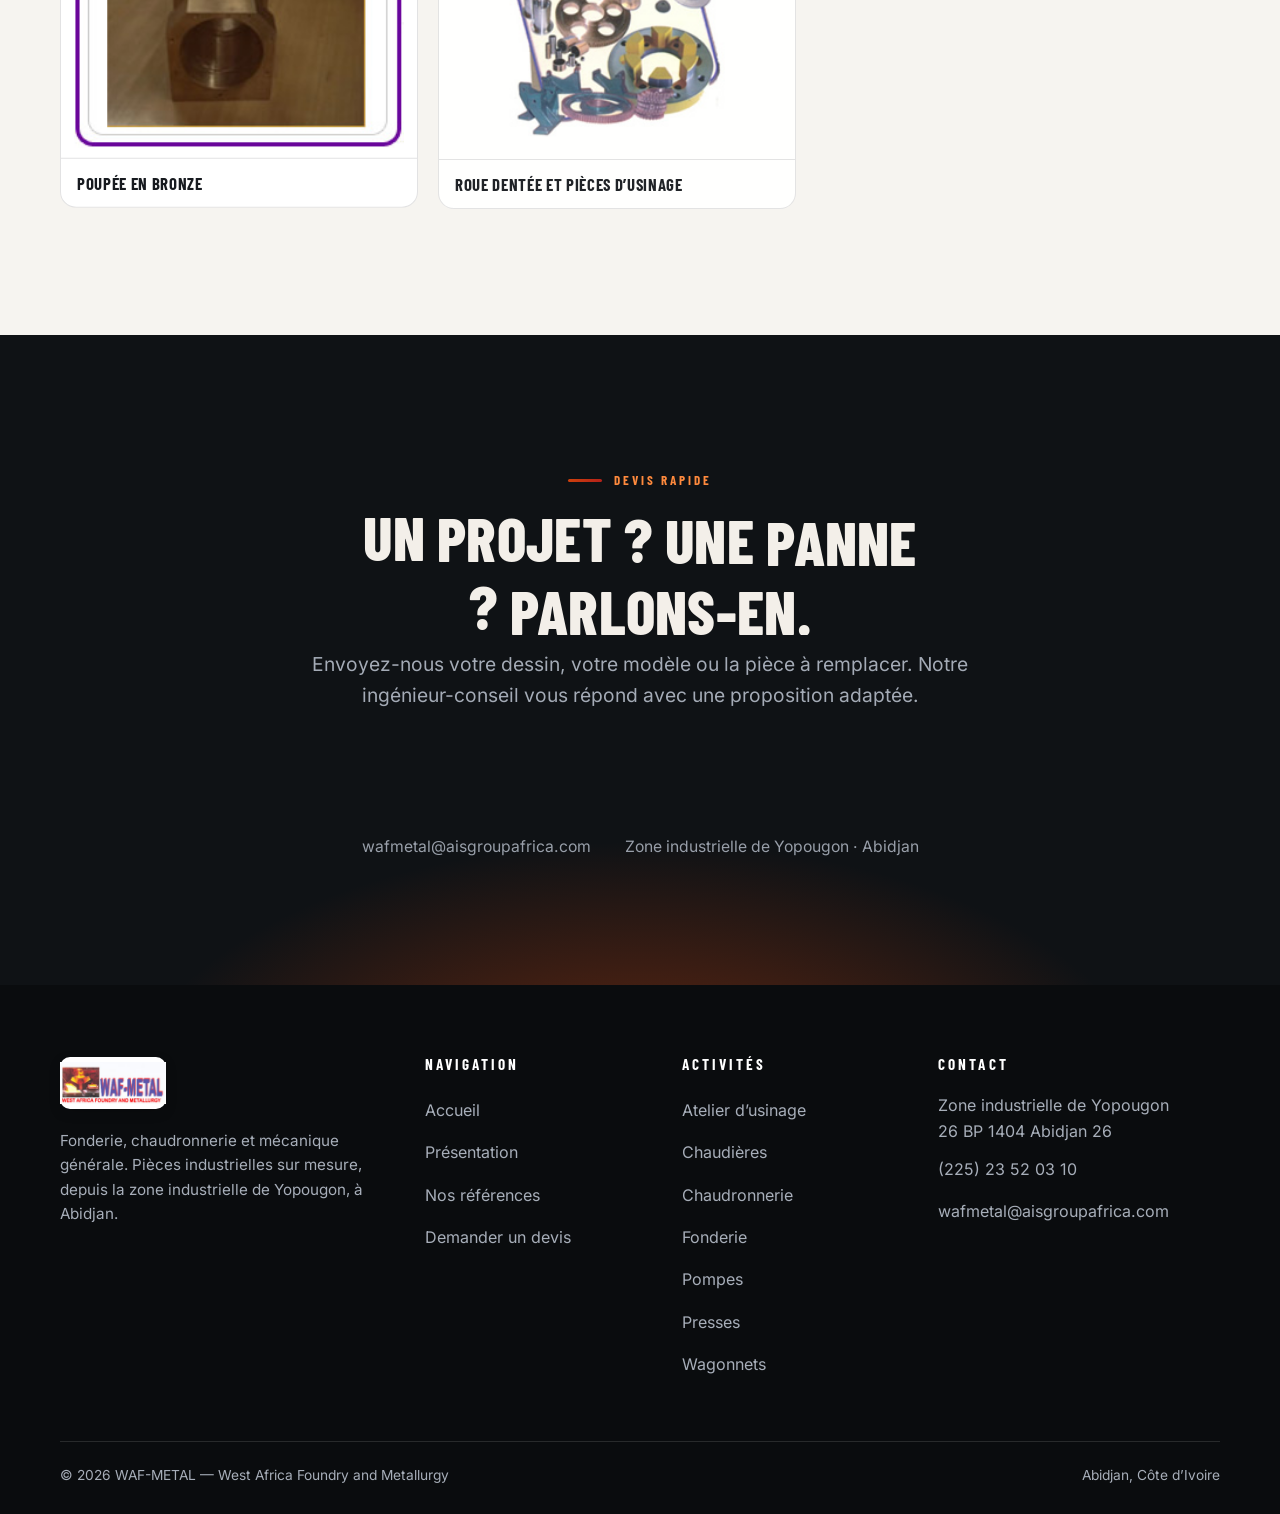
==== commit 797d34ff: "Refonte du site : nouveau design, GSAP, demande de devis - Nouveau design system (hero sombre, corps" ====
--- a/atelier.html
+++ b/atelier.html
@@ -2,182 +2,83 @@
 <html lang="fr">
 <head>
 <meta charset="UTF-8">
-<meta name="viewport" content="width=device-width, initial-scale=1.0">
+<meta name="viewport" content="width=device-width, initial-scale=1">
 <title>Atelier d’usinage | WAF-METAL</title>
-<meta name="description" content="Usinage et rectification de pièces mécaniques de précision sur dessin ou modèle : pignons, axes, coussinets, crémaillères…">
-<meta name="theme-color" content="#f7f5f2">
+<meta name="description" content="Usinage et rectification de pièces mécaniques de précision, réalisées sur dessin ou modèle, en fonte, bronze, aluminium et acier.">
+<meta name="theme-color" content="#0f1215">
 <link rel="icon" href="images/logo.png">
-<script>document.documentElement.classList.add("js")</script>
-<link rel="preconnect" href="https://fonts.googleapis.com">
-<link rel="stylesheet" href="assets/css/style.css">
+<link rel="preload" href="assets/fonts/inter-var.woff2" as="font" type="font/woff2" crossorigin>
+<link rel="preload" href="assets/fonts/barlow-condensed-800.woff2" as="font" type="font/woff2" crossorigin>
+<link rel="stylesheet" href="assets/css/site.css">
+<script>if(!matchMedia('(prefers-reduced-motion: reduce)').matches)document.documentElement.classList.add('js')</script>
 </head>
 <body>
-<a class="skip-link" href="#main">Aller au contenu</a>
-
-<header class="site-header">
-  <div class="container nav">
-    <a href="index.html" class="logo">
-      <span class="logo-badge"><img src="images/logo.png" width="436" height="173" alt="WAF-METAL — West Africa Foundry and Metallurgy"></span>
-    </a>
-    <ul class="nav-links">
+<a class="skip" href="#main">Aller au contenu</a>
+<header class="hdr">
+  <div class="wrap">
+    <a href="index.html" class="logo-card" aria-label="WAF-METAL, accueil"><img src="images/logo.png" width="436" height="173" alt="WAF-METAL — West Africa Foundry and Metallurgy"></a>
+    <button class="burger" type="button" aria-label="Menu" aria-expanded="false" aria-controls="nav"><i></i></button>
+    <ul class="nav" id="nav">
       <li><a href="index.html">Accueil</a></li>
       <li><a href="presentation.html">Présentation</a></li>
-      <li class="nav-item has-dropdown current">
-        <button class="drop-btn" type="button" aria-expanded="false">Activités <svg viewBox="0 0 24 24" fill="none" stroke="currentColor" stroke-width="2" stroke-linecap="round" stroke-linejoin="round"><path d="M6 9l6 6 6-6"/></svg></button>
-        <div class="dropdown">
-          <a href="atelier.html" style="color:var(--orange-light)"><span class="ic"><svg viewBox="0 0 24 24" fill="none" stroke="currentColor" stroke-width="1.8" stroke-linecap="round" stroke-linejoin="round"><circle cx="12" cy="12" r="3"/><path d="M19.4 15a1.65 1.65 0 0 0 .33 1.82l.06.06a2 2 0 1 1-2.83 2.83l-.06-.06a1.65 1.65 0 0 0-1.82-.33 1.65 1.65 0 0 0-1 1.51V21a2 2 0 0 1-4 0v-.09A1.65 1.65 0 0 0 9 19.4a1.65 1.65 0 0 0-1.82.33l-.06.06a2 2 0 1 1-2.83-2.83l.06-.06A1.65 1.65 0 0 0 4.6 15a1.65 1.65 0 0 0-1.51-1H3a2 2 0 0 1 0-4h.09A1.65 1.65 0 0 0 4.6 9a1.65 1.65 0 0 0-.33-1.82l-.06-.06a2 2 0 1 1 2.83-2.83l.06.06A1.65 1.65 0 0 0 9 4.6a1.65 1.65 0 0 0 1-1.51V3a2 2 0 0 1 4 0v.09a1.65 1.65 0 0 0 1 1.51 1.65 1.65 0 0 0 1.82-.33l.06-.06a2 2 0 1 1 2.83 2.83l-.06.06A1.65 1.65 0 0 0 19.4 9H21a2 2 0 0 1 0 4h-1.6z"/></svg></span>Atelier d’usinage</a>
-          <a href="chaudiere.html"><span class="ic"><svg viewBox="0 0 24 24" fill="none" stroke="currentColor" stroke-width="1.8" stroke-linecap="round" stroke-linejoin="round"><path d="M14 4v6a4 4 0 0 1-4 0V4"/><path d="M8 4h6"/><path d="M9 10v9a3 3 0 0 0 6 0v-9"/></svg></span>Chaudières</a>
-          <a href="chaudron.html"><span class="ic"><svg viewBox="0 0 24 24" fill="none" stroke="currentColor" stroke-width="1.8" stroke-linecap="round" stroke-linejoin="round"><path d="M13 2 4 14h7l-1 8 9-12h-7l1-8z"/></svg></span>Chaudronnerie</a>
-          <a href="fonderie.html"><span class="ic"><svg viewBox="0 0 24 24" fill="none" stroke="currentColor" stroke-width="1.8" stroke-linecap="round" stroke-linejoin="round"><path d="M12 2c1.5 3 4 4.5 4 8a4 4 0 0 1-8 0c0-1 .3-1.8.8-2.6.4.9 1.2 1.6 1.2.6 0-1.5-1.5-2.5-1.5-4.5 0-1 .8-1.9 1.5-1.5-.5 1 .5 1.5 2 0z"/><path d="M8.5 14.5a3.5 3.5 0 0 0 7 0"/></svg></span>Fonderie</a>
-          <a href="pompe.html"><span class="ic"><svg viewBox="0 0 24 24" fill="none" stroke="currentColor" stroke-width="1.8" stroke-linecap="round" stroke-linejoin="round"><path d="M3 12a9 9 0 0 1 15-6.7L21 8"/><path d="M21 3v5h-5"/><path d="M21 12a9 9 0 0 1-15 6.7L3 16"/><path d="M3 21v-5h5"/></svg></span>Pompes</a>
-          <a href="presse.html"><span class="ic"><svg viewBox="0 0 24 24" fill="none" stroke="currentColor" stroke-width="1.8" stroke-linecap="round" stroke-linejoin="round"><path d="M12 4v5"/><path d="M12 20v-5"/><rect x="5" y="9" width="14" height="6" rx="1"/></svg></span>Presses</a>
-          <a href="wagon.html"><span class="ic"><svg viewBox="0 0 24 24" fill="none" stroke="currentColor" stroke-width="1.8" stroke-linecap="round" stroke-linejoin="round"><rect x="3" y="8" width="18" height="8" rx="1"/><circle cx="7.5" cy="18.5" r="1.5"/><circle cx="16.5" cy="18.5" r="1.5"/></svg></span>Wagonnets</a>
-        </div>
+      <li class="has-dd current">
+        <button class="dd-btn" type="button" aria-expanded="false">Activités <svg class="" viewBox="0 0 24 24" fill="none" stroke="currentColor" stroke-width="1.8" stroke-linecap="round" stroke-linejoin="round" aria-hidden="true"><path d="M6 9l6 6 6-6"/></svg></button>
+        <div class="dd"><a href="atelier.html" aria-current="page"><svg class="" viewBox="0 0 24 24" fill="none" stroke="currentColor" stroke-width="1.8" stroke-linecap="round" stroke-linejoin="round" aria-hidden="true"><circle cx="12" cy="12" r="3"/><path d="M19.4 15a1.65 1.65 0 0 0 .33 1.82l.06.06a2 2 0 1 1-2.83 2.83l-.06-.06a1.65 1.65 0 0 0-1.82-.33 1.65 1.65 0 0 0-1 1.51V21a2 2 0 0 1-4 0v-.09A1.65 1.65 0 0 0 9 19.4a1.65 1.65 0 0 0-1.82.33l-.06.06a2 2 0 1 1-2.83-2.83l.06-.06A1.65 1.65 0 0 0 4.6 15a1.65 1.65 0 0 0-1.51-1H3a2 2 0 0 1 0-4h.09A1.65 1.65 0 0 0 4.6 9a1.65 1.65 0 0 0-.33-1.82l-.06-.06a2 2 0 1 1 2.83-2.83l.06.06A1.65 1.65 0 0 0 9 4.6a1.65 1.65 0 0 0 1-1.51V3a2 2 0 0 1 4 0v.09a1.65 1.65 0 0 0 1 1.51 1.65 1.65 0 0 0 1.82-.33l.06-.06a2 2 0 1 1 2.83 2.83l-.06.06A1.65 1.65 0 0 0 19.4 9H21a2 2 0 0 1 0 4h-1.6z"/></svg>Atelier d’usinage</a><a href="chaudiere.html"><svg class="" viewBox="0 0 24 24" fill="none" stroke="currentColor" stroke-width="1.8" stroke-linecap="round" stroke-linejoin="round" aria-hidden="true"><path d="M14 4v6a4 4 0 0 1-4 0V4"/><path d="M8 4h6"/><path d="M9 10v9a3 3 0 0 0 6 0v-9"/></svg>Chaudières</a><a href="chaudron.html"><svg class="" viewBox="0 0 24 24" fill="none" stroke="currentColor" stroke-width="1.8" stroke-linecap="round" stroke-linejoin="round" aria-hidden="true"><path d="M13 2 4 14h7l-1 8 9-12h-7l1-8z"/></svg>Chaudronnerie</a><a href="fonderie.html"><svg class="" viewBox="0 0 24 24" fill="none" stroke="currentColor" stroke-width="1.8" stroke-linecap="round" stroke-linejoin="round" aria-hidden="true"><path d="M12 2c1.5 3 4 4.5 4 8a4 4 0 0 1-8 0c0-1 .3-1.8.8-2.6.4.9 1.2 1.6 1.2.6 0-1.5-1.5-2.5-1.5-4.5 0-1 .8-1.9 1.5-1.5-.5 1 .5 1.5 2 0z"/><path d="M8.5 14.5a3.5 3.5 0 0 0 7 0"/></svg>Fonderie</a><a href="pompe.html"><svg class="" viewBox="0 0 24 24" fill="none" stroke="currentColor" stroke-width="1.8" stroke-linecap="round" stroke-linejoin="round" aria-hidden="true"><path d="M3 12a9 9 0 0 1 15-6.7L21 8"/><path d="M21 3v5h-5"/><path d="M21 12a9 9 0 0 1-15 6.7L3 16"/><path d="M3 21v-5h5"/></svg>Pompes</a><a href="presse.html"><svg class="" viewBox="0 0 24 24" fill="none" stroke="currentColor" stroke-width="1.8" stroke-linecap="round" stroke-linejoin="round" aria-hidden="true"><path d="M12 4v5"/><path d="M12 20v-5"/><rect x="5" y="9" width="14" height="6" rx="1"/></svg>Presses</a><a href="wagon.html"><svg class="" viewBox="0 0 24 24" fill="none" stroke="currentColor" stroke-width="1.8" stroke-linecap="round" stroke-linejoin="round" aria-hidden="true"><rect x="3" y="8" width="18" height="8" rx="1"/><circle cx="7.5" cy="18.5" r="1.5"/><circle cx="16.5" cy="18.5" r="1.5"/></svg>Wagonnets</a></div>
       </li>
       <li><a href="ref.html">Références</a></li>
-      <li><a href="contact.html">Contact</a></li>
+      <li><a class="btn btn-fire btn-sm" href="contact.html#devis">Demander un devis <svg class="" viewBox="0 0 24 24" fill="none" stroke="currentColor" stroke-width="1.8" stroke-linecap="round" stroke-linejoin="round" aria-hidden="true"><path d="M5 12h14M13 6l6 6-6 6"/></svg></a></li>
     </ul>
-    <button class="burger" type="button" aria-label="Menu" aria-expanded="false"><span></span></button>
   </div>
 </header>
+<main id="main">
+<section class="phero">
+  <canvas class="embers" data-n="28" aria-hidden="true"></canvas>
+  <div class="wrap">
+    <nav class="crumbs" aria-label="Fil d’Ariane"><a href="index.html">Accueil</a><span>/</span><a href="index.html#activites">Activités</a><span>/</span><span aria-current="page">Atelier d’usinage</span></nav>
+    <h1 class="display">Atelier d’usinage</h1>
+    <p class="lead">Usinage et rectification de pièces mécaniques de précision, réalisées sur dessin ou modèle, en fonte, bronze, aluminium et acier.</p>
+  </div>
+</section>
 
-<main id="main">
-  <section class="page-hero">
-    <div class="container">
-      <div class="breadcrumb">
-          <a href="index.html">Accueil</a>
-          <span>/</span>
-          <a href="index.html#activites">Activités</a>
-          <span>/</span>
-          <span style="color:var(--text-muted)">Atelier d’usinage</span>
-        </div>
-      <h1>Atelier d’usinage</h1>
-      <p>Usinage et rectification de pièces mécaniques de précision, réalisées sur dessin ou modèle, en fonte, bronze, aluminium et acier.</p>
+<section class="sec"><div class="wrap act">
+  <div>
+    <div class="prose"><p>Notre atelier de mécanique générale usine et rectifie les pièces dont vos équipements ont besoin : en fonte, bronze, aluminium ou acier, sur dessin ou sur modèle.</p><p>Une pièce à fabriquer, une pièce usée à reproduire ? Notre ingénieur-conseil vous guide pour obtenir une pièce de qualité, adaptée à vos contraintes d’utilisation.</p></div>
+    <div class="block"><h2 class="h3" style="margin-bottom:20px">Toutes pièces mécaniques sur dessin ou modèle</h2><ul class="tags"><li>Roue dentée</li><li>Crémaillère</li><li>Pivots</li><li>Moyeux</li><li>Galets</li><li>Flasques</li><li>Cônes</li><li>Axes</li><li>Portées de roulement</li><li>Prismes</li><li>Buses</li><li>Coussinets</li><li>Pignons</li><li>Tétons</li><li>Clavettes</li><li>Rainures</li><li>Butées</li><li>Pistons</li><li>Goujons</li><li>Tiges filetées</li><li>Écrous</li></ul></div>
+    <div class="block"><h2 class="h3" style="margin-bottom:20px">En images</h2><div class="shots big"><figure class="shot" data-r><div class="ph"><img src="images/edith2.jpg" width="239" height="179" alt="Vis d’entraînement" loading="lazy" decoding="async"></div><figcaption>Vis d’entraînement</figcaption></figure><figure class="shot" data-r><div class="ph"><img src="images/edith4.jpg" width="239" height="179" alt="Roue creuse de réducteur en bronze" loading="lazy" decoding="async"></div><figcaption>Roue creuse de réducteur en bronze</figcaption></figure><figure class="shot" data-r><div class="ph"><img src="images/edith6.jpg" width="239" height="179" alt="Poupée en bronze" loading="lazy" decoding="async"></div><figcaption>Poupée en bronze</figcaption></figure><figure class="shot" data-r><div class="ph"><img src="images/atelier.jpg" width="200" height="211" alt="Roue dentée et pièces d’usinage" loading="lazy" decoding="async"></div><figcaption>Roue dentée et pièces d’usinage</figcaption></figure></div></div>
+    
+  </div>
+  <aside>
+    <div class="card fire" data-r><h3>Un besoin en atelier d’usinage ?</h3><p>Envoyez-nous votre dessin ou votre modèle : notre ingénieur-conseil vous répond rapidement.</p><a class="btn btn-sm" href="contact.html?activite=Atelier%20d%E2%80%99usinage#devis">Demander un devis <svg class="" viewBox="0 0 24 24" fill="none" stroke="currentColor" stroke-width="1.8" stroke-linecap="round" stroke-linejoin="round" aria-hidden="true"><path d="M5 12h14M13 6l6 6-6 6"/></svg></a></div>
+    <div class="card" data-r><h3 style="margin-bottom:10px">Autres activités</h3><ul class="links"><li><a href="chaudiere.html"><svg class="" viewBox="0 0 24 24" fill="none" stroke="currentColor" stroke-width="1.8" stroke-linecap="round" stroke-linejoin="round" aria-hidden="true"><path d="M14 4v6a4 4 0 0 1-4 0V4"/><path d="M8 4h6"/><path d="M9 10v9a3 3 0 0 0 6 0v-9"/></svg>Chaudières</a></li><li><a href="chaudron.html"><svg class="" viewBox="0 0 24 24" fill="none" stroke="currentColor" stroke-width="1.8" stroke-linecap="round" stroke-linejoin="round" aria-hidden="true"><path d="M13 2 4 14h7l-1 8 9-12h-7l1-8z"/></svg>Chaudronnerie</a></li><li><a href="fonderie.html"><svg class="" viewBox="0 0 24 24" fill="none" stroke="currentColor" stroke-width="1.8" stroke-linecap="round" stroke-linejoin="round" aria-hidden="true"><path d="M12 2c1.5 3 4 4.5 4 8a4 4 0 0 1-8 0c0-1 .3-1.8.8-2.6.4.9 1.2 1.6 1.2.6 0-1.5-1.5-2.5-1.5-4.5 0-1 .8-1.9 1.5-1.5-.5 1 .5 1.5 2 0z"/><path d="M8.5 14.5a3.5 3.5 0 0 0 7 0"/></svg>Fonderie</a></li><li><a href="pompe.html"><svg class="" viewBox="0 0 24 24" fill="none" stroke="currentColor" stroke-width="1.8" stroke-linecap="round" stroke-linejoin="round" aria-hidden="true"><path d="M3 12a9 9 0 0 1 15-6.7L21 8"/><path d="M21 3v5h-5"/><path d="M21 12a9 9 0 0 1-15 6.7L3 16"/><path d="M3 21v-5h5"/></svg>Pompes</a></li><li><a href="presse.html"><svg class="" viewBox="0 0 24 24" fill="none" stroke="currentColor" stroke-width="1.8" stroke-linecap="round" stroke-linejoin="round" aria-hidden="true"><path d="M12 4v5"/><path d="M12 20v-5"/><rect x="5" y="9" width="14" height="6" rx="1"/></svg>Presses</a></li><li><a href="wagon.html"><svg class="" viewBox="0 0 24 24" fill="none" stroke="currentColor" stroke-width="1.8" stroke-linecap="round" stroke-linejoin="round" aria-hidden="true"><rect x="3" y="8" width="18" height="8" rx="1"/><circle cx="7.5" cy="18.5" r="1.5"/><circle cx="16.5" cy="18.5" r="1.5"/></svg>Wagonnets</a></li></ul></div>
+  </aside>
+</div></section>
+<section class="sec sec-dark cta">
+  <div class="wrap">
+    <p class="eyebrow" style="justify-content:center">Devis rapide</p>
+    <h2 class="h2" data-split>Un projet ? Une panne ? Parlons-en.</h2>
+    <p class="lead" data-r>Envoyez-nous votre dessin, votre modèle ou la pièce à remplacer. Notre ingénieur-conseil vous répond avec une proposition adaptée.</p>
+    <div class="hero-actions" data-r>
+      <a class="btn btn-fire" href="contact.html#devis">Demander un devis <svg class="" viewBox="0 0 24 24" fill="none" stroke="currentColor" stroke-width="1.8" stroke-linecap="round" stroke-linejoin="round" aria-hidden="true"><path d="M5 12h14M13 6l6 6-6 6"/></svg></a>
+      <a class="btn btn-ghost" href="tel:+22523520310"><svg class="" viewBox="0 0 24 24" fill="none" stroke="currentColor" stroke-width="1.8" stroke-linecap="round" stroke-linejoin="round" aria-hidden="true"><path d="M22 16.92v3a2 2 0 0 1-2.18 2 19.79 19.79 0 0 1-8.63-3.07 19.5 19.5 0 0 1-6-6 19.79 19.79 0 0 1-3.07-8.67A2 2 0 0 1 4.11 2h3a2 2 0 0 1 2 1.72c.127.96.361 1.903.7 2.81a2 2 0 0 1-.45 2.11L8.09 9.91a16 16 0 0 0 6 6l1.27-1.27a2 2 0 0 1 2.11-.45c.907.339 1.85.573 2.81.7A2 2 0 0 1 22 16.92z"/></svg> (225) 23 52 03 10</a>
     </div>
-  </section>
-
-  <section>
-    <div class="container two-col">
-      <div>
-        <div class="section-head">
-          <p class="eyebrow">Galerie</p>
-          <h2 style="font-size:26px;">Pièces réalisées en atelier</h2>
-        </div>
-        <div class="gallery">
-          <figure class="gallery-item reveal">
-          <div class="thumb"><img src="images/edith2.jpg" alt="Vis d’entraînement" loading="lazy"></div>
-          <figcaption>Vis d’entraînement</figcaption>
-        </figure>
-        <figure class="gallery-item reveal">
-          <div class="thumb"><img src="images/edith4.jpg" alt="Roue creuse de réducteur en bronze" loading="lazy"></div>
-          <figcaption>Roue creuse de réducteur en bronze</figcaption>
-        </figure>
-        <figure class="gallery-item reveal">
-          <div class="thumb"><img src="images/edith6.jpg" alt="Poupée en bronze" loading="lazy"></div>
-          <figcaption>Poupée en bronze</figcaption>
-        </figure>
-        <figure class="gallery-item reveal">
-          <div class="thumb"><img src="images/atelier.jpg" alt="Roue dentée et pièces d’usinage" loading="lazy"></div>
-          <figcaption>Roue dentée et pièces d’usinage</figcaption>
-        </figure>
-        </div>
-        <div class="parts-panel reveal" style="margin-top:30px;">
-          <h3>Et toutes pièces mécaniques sur dessin ou modèle</h3>
-          <ul class="tag-list">
-          <li>Roue dentée</li>
-          <li>Crémaillère</li>
-          <li>Pivots</li>
-          <li>Moyeux</li>
-          <li>Galets</li>
-          <li>Flasques</li>
-          <li>Cônes</li>
-          <li>Axes</li>
-          <li>Portées de roulement</li>
-          <li>Prismes</li>
-          <li>Buses</li>
-          <li>Coussinets</li>
-          <li>Pignons</li>
-          <li>Tétons</li>
-          <li>Clavettes</li>
-          <li>Rainures</li>
-          <li>Butées</li>
-          <li>Pistons</li>
-          <li>Goujons</li>
-          <li>Tiges filetées</li>
-          <li>Écrous</li>
-        </ul>
-        </div>
-      </div>
-      <aside class="reveal">
-        <div class="parts-panel" style="margin-bottom:22px;">
-          <h3>Autres activités</h3>
-          <ul style="display:grid; gap:2px;">
-            <li><a href="chaudiere.html" style="display:flex;align-items:center;gap:10px;padding:8px 0;"><span style="width:30px;height:30px;border-radius:8px;background:rgba(255,106,26,.12);color:var(--orange-light);display:flex;align-items:center;justify-content:center;flex-shrink:0;"><svg viewBox="0 0 24 24" fill="none" stroke="currentColor" stroke-width="1.8" stroke-linecap="round" stroke-linejoin="round"><path d="M14 4v6a4 4 0 0 1-4 0V4"/><path d="M8 4h6"/><path d="M9 10v9a3 3 0 0 0 6 0v-9"/></svg></span>Chaudières</a></li>
-            <li><a href="chaudron.html" style="display:flex;align-items:center;gap:10px;padding:8px 0;"><span style="width:30px;height:30px;border-radius:8px;background:rgba(255,106,26,.12);color:var(--orange-light);display:flex;align-items:center;justify-content:center;flex-shrink:0;"><svg viewBox="0 0 24 24" fill="none" stroke="currentColor" stroke-width="1.8" stroke-linecap="round" stroke-linejoin="round"><path d="M13 2 4 14h7l-1 8 9-12h-7l1-8z"/></svg></span>Chaudronnerie</a></li>
-            <li><a href="fonderie.html" style="display:flex;align-items:center;gap:10px;padding:8px 0;"><span style="width:30px;height:30px;border-radius:8px;background:rgba(255,106,26,.12);color:var(--orange-light);display:flex;align-items:center;justify-content:center;flex-shrink:0;"><svg viewBox="0 0 24 24" fill="none" stroke="currentColor" stroke-width="1.8" stroke-linecap="round" stroke-linejoin="round"><path d="M12 2c1.5 3 4 4.5 4 8a4 4 0 0 1-8 0c0-1 .3-1.8.8-2.6.4.9 1.2 1.6 1.2.6 0-1.5-1.5-2.5-1.5-4.5 0-1 .8-1.9 1.5-1.5-.5 1 .5 1.5 2 0z"/><path d="M8.5 14.5a3.5 3.5 0 0 0 7 0"/></svg></span>Fonderie</a></li>
-            <li><a href="pompe.html" style="display:flex;align-items:center;gap:10px;padding:8px 0;"><span style="width:30px;height:30px;border-radius:8px;background:rgba(255,106,26,.12);color:var(--orange-light);display:flex;align-items:center;justify-content:center;flex-shrink:0;"><svg viewBox="0 0 24 24" fill="none" stroke="currentColor" stroke-width="1.8" stroke-linecap="round" stroke-linejoin="round"><path d="M3 12a9 9 0 0 1 15-6.7L21 8"/><path d="M21 3v5h-5"/><path d="M21 12a9 9 0 0 1-15 6.7L3 16"/><path d="M3 21v-5h5"/></svg></span>Pompes</a></li>
-            <li><a href="presse.html" style="display:flex;align-items:center;gap:10px;padding:8px 0;"><span style="width:30px;height:30px;border-radius:8px;background:rgba(255,106,26,.12);color:var(--orange-light);display:flex;align-items:center;justify-content:center;flex-shrink:0;"><svg viewBox="0 0 24 24" fill="none" stroke="currentColor" stroke-width="1.8" stroke-linecap="round" stroke-linejoin="round"><path d="M12 4v5"/><path d="M12 20v-5"/><rect x="5" y="9" width="14" height="6" rx="1"/></svg></span>Presses</a></li>
-            <li><a href="wagon.html" style="display:flex;align-items:center;gap:10px;padding:8px 0;"><span style="width:30px;height:30px;border-radius:8px;background:rgba(255,106,26,.12);color:var(--orange-light);display:flex;align-items:center;justify-content:center;flex-shrink:0;"><svg viewBox="0 0 24 24" fill="none" stroke="currentColor" stroke-width="1.8" stroke-linecap="round" stroke-linejoin="round"><rect x="3" y="8" width="18" height="8" rx="1"/><circle cx="7.5" cy="18.5" r="1.5"/><circle cx="16.5" cy="18.5" r="1.5"/></svg></span>Wagonnets</a></li>
-          </ul>
-        </div>
-        <div class="parts-panel" style="background:var(--grad-fire); border:none;">
-          <h3 style="color:#fff;">Une pièce sur mesure ?</h3>
-          <p style="color:rgba(255,255,255,.85); font-size:14px;">Envoyez-nous votre dessin ou votre modèle, notre bureau d’étude vous répond rapidement.</p>
-          <a href="contact.html" class="btn btn-ghost" style="margin-top:10px;">Demander un devis</a>
-        </div>
-      </aside>
+    <div class="cta-lines" data-r><a href="mailto:wafmetal@aisgroupafrica.com">wafmetal@aisgroupafrica.com</a><span>Zone industrielle de Yopougon · Abidjan</span></div>
+  </div>
+</section>
+</main>
+<footer class="ftr">
+  <div class="wrap">
+    <div class="ftr-grid">
+      <div><a href="index.html" class="logo-card" style="display:inline-flex" aria-label="WAF-METAL"><img src="images/logo.png" width="436" height="173" alt="WAF-METAL" style="height:42px;width:auto" loading="lazy"></a>
+        <p>Fonderie, chaudronnerie et mécanique générale. Pièces industrielles sur mesure, depuis la zone industrielle de Yopougon, à Abidjan.</p></div>
+      <div><h4>Navigation</h4><ul><li><a href="index.html">Accueil</a></li><li><a href="presentation.html">Présentation</a></li><li><a href="ref.html">Nos références</a></li><li><a href="contact.html#devis">Demander un devis</a></li></ul></div>
+      <div><h4>Activités</h4><ul><li><a href="atelier.html">Atelier d’usinage</a></li><li><a href="chaudiere.html">Chaudières</a></li><li><a href="chaudron.html">Chaudronnerie</a></li><li><a href="fonderie.html">Fonderie</a></li><li><a href="pompe.html">Pompes</a></li><li><a href="presse.html">Presses</a></li><li><a href="wagon.html">Wagonnets</a></li></ul></div>
+      <div><h4>Contact</h4><ul><li>Zone industrielle de Yopougon<br>26 BP 1404 Abidjan 26</li><li><a href="tel:+22523520310">(225) 23 52 03 10</a></li><li><a href="mailto:wafmetal@aisgroupafrica.com">wafmetal@aisgroupafrica.com</a></li></ul></div>
     </div>
-  </section>
-</main>
-
-<footer class="site-footer">
-  <div class="container footer-grid">
-    <div class="footer-about">
-      <a href="index.html" class="logo" style="margin-bottom:16px;">
-        <span class="logo-badge"><img src="images/logo.png" width="436" height="173" alt="WAF-METAL — West Africa Foundry and Metallurgy"></span>
-      </a>
-      <p>Fonderie, chaudronnerie et mécanique générale. Pièces industrielles sur mesure depuis la zone industrielle de Yopougon, Abidjan.</p>
-    </div>
-    <div>
-      <h4>NAVIGATION</h4>
-      <ul>
-        <li><a href="index.html">Accueil</a></li>
-        <li><a href="presentation.html">Présentation</a></li>
-        <li><a href="ref.html">Nos références</a></li>
-        <li><a href="contact.html">Contact</a></li>
-      </ul>
-    </div>
-    <div>
-      <h4>ACTIVITÉS</h4>
-      <ul>
-        <li><a href="atelier.html">Atelier d’usinage</a></li>
-        <li><a href="chaudiere.html">Chaudières</a></li>
-        <li><a href="chaudron.html">Chaudronnerie</a></li>
-        <li><a href="fonderie.html">Fonderie</a></li>
-        <li><a href="pompe.html">Pompes</a></li>
-        <li><a href="presse.html">Presses</a></li>
-        <li><a href="wagon.html">Wagonnets</a></li>
-      </ul>
-    </div>
-    <div>
-      <h4>CONTACT</h4>
-      <ul>
-        <li><a href="contact.html">Zone industrielle de Yopougon<br>26 BP 1404 Abidjan 26</a></li>
-        <li><a href="tel:+22523520310">(225) 23 52 03 10</a></li>
-        <li><a href="mailto:wafmetal@aisgroupafrica.com">wafmetal@aisgroupafrica.com</a></li>
-      </ul>
-    </div>
-  </div>
-  <div class="container footer-bottom">
-    <span>© 2026 WAF-METAL — Tous droits réservés.</span>
-    <span>Zone industrielle de Yopougon, Abidjan, Côte d’Ivoire</span>
+    <div class="ftr-bot"><span>© 2026 WAF-METAL — West Africa Foundry and Metallurgy</span><span>Abidjan, Côte d’Ivoire</span></div>
   </div>
 </footer>
-
-<button class="to-top" type="button" aria-label="Retour en haut">
-  <svg viewBox="0 0 24 24" fill="none" stroke="currentColor" stroke-width="2" stroke-linecap="round" stroke-linejoin="round"><path d="M12 19V5M5 12l7-7 7 7"/></svg>
-</button>
-
-<script src="assets/js/main.js"></script>
+<script src="assets/vendor/gsap.min.js" defer></script>
+<script src="assets/vendor/ScrollTrigger.min.js" defer></script>
+<script src="assets/js/site.js" defer></script>
 </body>
 </html>
--- a/assets/css/site.css
+++ b/assets/css/site.css
@@ -0,0 +1,272 @@
+/* =========================================================
+   WAF-METAL — design system v2
+   Dark "molten metal" hero/sections + light content, one fire accent.
+   ========================================================= */
+@font-face{ font-family:"Barlow Condensed"; font-weight:600; font-display:swap; src:url(../fonts/barlow-condensed-600.woff2) format("woff2"); }
+@font-face{ font-family:"Barlow Condensed"; font-weight:700; font-display:swap; src:url(../fonts/barlow-condensed-700.woff2) format("woff2"); }
+@font-face{ font-family:"Barlow Condensed"; font-weight:800; font-display:swap; src:url(../fonts/barlow-condensed-800.woff2) format("woff2"); }
+@font-face{ font-family:"Inter"; font-weight:100 900; font-display:swap; src:url(../fonts/inter-var.woff2) format("woff2"); }
+
+:root{
+  --bg:#f6f4f0; --bg-2:#ece8e1; --card:#fff;
+  --ink:#12151a; --ink-2:#2b313a; --muted:#566070; --line:rgba(18,21,26,.12);
+  --dark:#0f1215; --dark-2:#171b20; --dark-line:rgba(255,255,255,.12); --on-dark:#f3efe9; --on-dark-muted:#a7aeb9;
+  --fire:#cf420c; --fire-text:#b83a08; --fire-bright:#ff8a3d;
+  --grad:linear-gradient(135deg,#cf420c 0%,#b3201a 100%);
+  --head:"Barlow Condensed","Arial Narrow",Impact,sans-serif;
+  --body:"Inter",system-ui,-apple-system,"Segoe UI",Roboto,sans-serif;
+  --r:16px; --r-sm:10px; --ease:cubic-bezier(.2,.7,.2,1);
+  --wrap:1240px; --gut:clamp(20px,4vw,40px); --sec:clamp(72px,10vw,140px);
+  --shadow:0 18px 50px -24px rgba(18,21,26,.35);
+  color-scheme:light;
+}
+*,*::before,*::after{ box-sizing:border-box; }
+html{ scroll-behavior:smooth; scroll-padding-top:96px; -webkit-text-size-adjust:100%; }
+body{ margin:0; background:var(--bg); color:var(--ink); font:400 1rem/1.65 var(--body); -webkit-font-smoothing:antialiased; overflow-x:hidden; }
+img,svg,video{ max-width:100%; display:block; }
+a{ color:inherit; text-decoration:none; }
+ul{ margin:0; padding:0; list-style:none; }
+h1,h2,h3,h4,p,figure{ margin:0; }
+:focus-visible{ outline:3px solid var(--fire-bright); outline-offset:3px; border-radius:4px; }
+.skip{ position:absolute; left:16px; top:-64px; z-index:300; background:var(--fire-bright); color:#111; padding:10px 16px; border-radius:8px; font-weight:700; }
+.skip:focus{ top:12px; }
+.wrap{ width:100%; max-width:var(--wrap); margin:0 auto; padding-inline:var(--gut); }
+.sec{ padding-block:var(--sec); }
+.sec-dark{ background:var(--dark); color:var(--on-dark); }
+.sec-alt{ background:var(--bg-2); }
+
+/* ---------- type ---------- */
+.eyebrow{ display:inline-flex; align-items:center; gap:12px; font:700 .82rem/1 var(--head); letter-spacing:.22em; text-transform:uppercase; color:var(--fire-text); margin-bottom:20px; }
+.eyebrow::before{ content:""; width:34px; height:3px; background:var(--grad); border-radius:2px; }
+.sec-dark .eyebrow, .hero .eyebrow, .phero .eyebrow{ color:var(--fire-bright); }
+.display{ font:800 clamp(2.7rem,5.7vw,5.1rem)/.94 var(--head); text-transform:uppercase; letter-spacing:.005em; }
+.h2{ font:800 clamp(2.3rem,4.8vw,4.2rem)/.98 var(--head); text-transform:uppercase; letter-spacing:.005em; }
+.h3{ font:700 clamp(1.4rem,2vw,1.8rem)/1.05 var(--head); text-transform:uppercase; letter-spacing:.02em; }
+.lead{ font-size:clamp(1.05rem,1.5vw,1.28rem); line-height:1.6; color:var(--muted); max-width:58ch; }
+.sec-dark .lead, .hero .lead, .phero .lead{ color:var(--on-dark-muted); }
+.nb{ white-space:nowrap; }
+.grad-text{ font-style:normal; background:linear-gradient(100deg,#ff9a4d,#ff4d2a); -webkit-background-clip:text; background-clip:text; color:transparent; }
+.sec-head{ max-width:760px; margin-bottom:clamp(36px,5vw,64px); }
+.sec-head.center{ margin-inline:auto; text-align:center; }
+.sec-head.center .eyebrow{ justify-content:center; }
+.sec-head p{ margin-top:18px; }
+/* word-mask titles (animated by GSAP) */
+.w{ display:inline-block; overflow:hidden; vertical-align:top; padding-bottom:.12em; margin-bottom:-.12em; }
+.w>span{ display:inline-block; }
+
+/* ---------- buttons ---------- */
+.btn{ display:inline-flex; align-items:center; justify-content:center; gap:10px; min-height:52px; padding:0 28px; border-radius:999px; font:700 1.02rem/1 var(--head); letter-spacing:.08em; text-transform:uppercase; border:1.5px solid transparent; cursor:pointer; position:relative; overflow:hidden; transition:transform .25s var(--ease), box-shadow .25s, background .25s, color .25s, border-color .25s; }
+.btn svg{ width:18px; height:18px; transition:transform .25s var(--ease); }
+.btn:hover svg{ transform:translateX(4px); }
+.btn-fire{ background:var(--grad); color:#fff; box-shadow:0 14px 30px -14px rgba(207,66,12,.8); }
+.btn-fire:hover{ transform:translateY(-2px); box-shadow:0 20px 36px -14px rgba(207,66,12,.9); }
+.btn-ghost{ color:var(--on-dark); border-color:rgba(255,255,255,.35); }
+.btn-ghost:hover{ border-color:#fff; background:rgba(255,255,255,.08); }
+.btn-line{ color:var(--ink); border-color:var(--ink); }
+.btn-line:hover{ background:var(--ink); color:#fff; }
+.btn-sm{ min-height:44px; padding:0 20px; font-size:.95rem; }
+
+/* ---------- header ---------- */
+.hdr{ position:fixed; inset:0 0 auto 0; z-index:100; height:84px; color:#fff; transition:background .3s, box-shadow .3s, color .3s, height .3s; }
+.hdr .wrap{ height:100%; display:flex; align-items:center; justify-content:space-between; gap:20px; }
+.hdr.is-solid{ background:rgba(255,255,255,.97); color:var(--ink); box-shadow:0 1px 0 var(--line); height:72px; }
+.logo-card{ display:flex; background:#fff; border-radius:10px; padding:6px 10px; box-shadow:0 4px 16px -8px rgba(0,0,0,.5); }
+.logo-card img{ height:38px; width:auto; }
+.nav{ display:flex; align-items:center; gap:6px; }
+.nav>li{ position:relative; }
+.nav a,.nav .dd-btn{ display:flex; align-items:center; gap:6px; min-height:44px; padding:0 14px; font:600 1.05rem/1 var(--head); letter-spacing:.08em; text-transform:uppercase; color:inherit; background:none; border:0; cursor:pointer; border-radius:999px; position:relative; white-space:nowrap; }
+.nav>li>a::after,.nav .dd-btn::before{ content:""; position:absolute; left:14px; right:14px; bottom:6px; height:2px; background:var(--fire-bright); transform:scaleX(0); transform-origin:left; transition:transform .3s var(--ease); }
+.nav>li>a:hover::after,.nav>li>a[aria-current]::after,.nav .dd-btn:hover::before,.has-dd.current .dd-btn::before{ transform:scaleX(1); }
+.dd-btn svg{ width:12px; height:12px; transition:transform .25s; }
+.has-dd.open .dd-btn svg{ transform:rotate(180deg); }
+.dd{ position:absolute; top:calc(100% + 10px); left:0; min-width:280px; background:var(--dark); border:1px solid var(--dark-line); border-radius:var(--r); padding:8px; box-shadow:0 30px 60px -20px rgba(0,0,0,.6); opacity:0; visibility:hidden; transform:translateY(8px); transition:opacity .2s, transform .2s, visibility .2s; }
+.has-dd:hover .dd,.has-dd:focus-within .dd,.has-dd.open .dd{ opacity:1; visibility:visible; transform:none; }
+.dd a{ min-height:46px; padding:0 14px; border-radius:10px; font:600 .98rem/1 var(--body); letter-spacing:0; text-transform:none; color:var(--on-dark); gap:12px; }
+.dd a::after{ display:none; }
+.dd a:hover{ background:rgba(255,255,255,.08); color:var(--fire-bright); }
+.dd a svg{ width:20px; height:20px; color:var(--fire-bright); flex:none; }
+.hdr .btn{ margin-left:8px; }
+.burger{ display:none; width:48px; height:48px; border-radius:12px; border:1px solid currentColor; background:transparent; color:inherit; cursor:pointer; align-items:center; justify-content:center; }
+.burger i,.burger i::before,.burger i::after{ content:""; display:block; width:20px; height:2px; background:currentColor; position:relative; transition:transform .25s, top .25s; }
+.burger i::before{ position:absolute; top:-7px; } .burger i::after{ position:absolute; top:7px; }
+.burger[aria-expanded="true"] i{ background:transparent; }
+.burger[aria-expanded="true"] i::before{ top:0; transform:rotate(45deg); } .burger[aria-expanded="true"] i::after{ top:0; transform:rotate(-45deg); }
+@media (max-width:1020px){
+  .burger{ display:flex; }
+  .hdr.menu-open{ background:var(--dark); color:#fff; box-shadow:none; }
+  .nav{ position:fixed; inset:84px 0 0 0; background:var(--dark); color:#fff; flex-direction:column; align-items:stretch; gap:4px; padding:24px var(--gut) 40px; overflow-y:auto; transform:translateX(100%); visibility:hidden; transition:transform .35s var(--ease), visibility .35s; }
+  .nav.is-open{ transform:none; visibility:visible; }
+  .nav a,.nav .dd-btn{ width:100%; font-size:1.6rem; min-height:60px; justify-content:space-between; padding:0 4px; border-bottom:1px solid var(--dark-line); border-radius:0; }
+  .nav>li>a::after,.nav .dd-btn::before{ display:none; }
+  .dd{ position:static; opacity:1; visibility:visible; transform:none; display:none; background:transparent; border:0; box-shadow:none; padding:4px 0 10px; }
+  .has-dd.open .dd{ display:block; } .has-dd:hover .dd{ display:none; } .has-dd.open:hover .dd{ display:block; }
+  .dd a{ border:0; font-size:1.1rem; min-height:52px; justify-content:flex-start; }
+  .hdr .btn{ margin:18px 0 0; width:100%; min-height:58px; }
+}
+
+/* ---------- hero ---------- */
+.hero,.phero{ position:relative; background:var(--dark); color:var(--on-dark); overflow:hidden; isolation:isolate; }
+.hero::before,.phero::before{ content:""; position:absolute; inset:0; z-index:-2; background:radial-gradient(900px 520px at 82% 8%,rgba(255,106,26,.22),transparent 62%),radial-gradient(700px 480px at 6% 110%,rgba(207,66,12,.2),transparent 60%); }
+.embers{ position:absolute; inset:0; width:100%; height:100%; z-index:-1; pointer-events:none; }
+.hero{ min-height:min(100svh,1080px); display:flex; flex-direction:column; justify-content:center; padding:100px 0 0; }
+.hero-grid{ flex:1; display:grid; grid-template-columns:1.15fr .85fr; gap:clamp(32px,5vw,80px); align-items:center; padding-bottom:clamp(28px,4vw,48px); }
+.hero h1{ margin:4px 0 22px; }
+.hero .lead{ margin-bottom:28px; }
+.hero-actions{ display:flex; flex-wrap:wrap; gap:14px; }
+.hero-points{ display:flex; flex-wrap:wrap; gap:6px 20px; margin-top:22px; color:var(--on-dark-muted); font-size:.88rem; }
+.hero-points li{ display:flex; align-items:center; gap:10px; }
+.hero-points svg{ width:18px; height:18px; color:var(--fire-bright); flex:none; }
+.hero-visual{ position:relative; justify-self:end; width:min(100%,460px); }
+.frame{ border-radius:var(--r); overflow:hidden; background:#fff; box-shadow:0 40px 80px -30px rgba(0,0,0,.8),0 0 0 1px rgba(255,255,255,.12); }
+.frame img{ width:100%; height:auto; }
+.tag-card{ position:absolute; left:-28px; bottom:-26px; background:#fff; color:var(--ink); border-radius:14px; padding:16px 18px; display:flex; gap:14px; align-items:center; box-shadow:var(--shadow); max-width:270px; }
+.tag-card b{ display:block; font:700 1.1rem/1.1 var(--head); text-transform:uppercase; letter-spacing:.03em; }
+.tag-card div span{ font-size:.86rem; color:var(--muted); line-height:1.35; display:block; margin-top:3px; }
+.ic-sq{ width:46px; height:46px; border-radius:12px; background:var(--grad); color:#fff; display:flex; align-items:center; justify-content:center; flex:none; }
+.ic-sq svg{ width:24px; height:24px; }
+.stats{ border-top:1px solid var(--dark-line); background:rgba(0,0,0,.18); }
+.stats .wrap{ display:grid; grid-template-columns:repeat(3,1fr); }
+.stat{ padding:20px 0 22px; display:flex; align-items:baseline; gap:16px; flex-wrap:wrap; }
+.stat+.stat{ padding-left:clamp(16px,3vw,40px); border-left:1px solid var(--dark-line); }
+.stat b{ font:800 clamp(2.4rem,4.4vw,3.8rem)/1 var(--head); color:#fff; }
+.stat span{ font:600 .9rem/1.3 var(--head); letter-spacing:.14em; text-transform:uppercase; color:var(--on-dark-muted); }
+@media (max-width:900px){ .hero-grid{ grid-template-columns:1fr; } .hero-visual{ justify-self:start; width:min(100%,380px); } .tag-card{ left:12px; bottom:-20px; } .stats .wrap{ grid-template-columns:1fr; } .stat+.stat{ padding-left:0; border-left:0; border-top:1px solid var(--dark-line); } }
+
+/* ---------- inner-page hero ---------- */
+.phero{ padding:150px 0 clamp(56px,7vw,96px); }
+.crumbs{ display:flex; flex-wrap:wrap; gap:8px; font-size:.88rem; color:var(--on-dark-muted); margin-bottom:26px; }
+.crumbs a:hover{ color:var(--fire-bright); } .crumbs [aria-current]{ color:#fff; }
+.phero h1{ margin-bottom:22px; max-width:16ch; }
+.phero .lead{ max-width:62ch; }
+
+/* ---------- marquee ---------- */
+.mq{ overflow:hidden; white-space:nowrap; }
+.mq-track{ display:inline-flex; will-change:transform; }
+.mq-group{ display:inline-flex; gap:14px; padding-right:14px; }
+.chip{ display:inline-flex; align-items:center; background:var(--card); border:1px solid var(--line); border-radius:999px; padding:12px 24px; font:700 1.05rem/1 var(--head); letter-spacing:.08em; text-transform:uppercase; color:var(--ink-2); }
+.mq-big .mq-group{ gap:36px; padding-right:36px; }
+.mq-big span{ font:800 clamp(3.4rem,9vw,8.5rem)/1 var(--head); text-transform:uppercase; letter-spacing:.01em; color:transparent; -webkit-text-stroke:1.5px rgba(255,255,255,.4); }
+.mq-big span:nth-child(even){ color:#fff; -webkit-text-stroke:0; }
+.mq-big span.dot{ color:var(--fire-bright); -webkit-text-stroke:0; }
+
+/* ---------- sector tiles ---------- */
+.tiles{ display:grid; grid-template-columns:repeat(4,1fr); gap:18px; }
+.tile{ background:var(--card); border:1px solid var(--line); border-radius:var(--r); padding:28px 26px 26px; display:flex; flex-direction:column; gap:8px; transition:transform .3s var(--ease), box-shadow .3s, border-color .3s; }
+.tile:hover{ transform:translateY(-6px); box-shadow:var(--shadow); border-color:rgba(207,66,12,.4); }
+.tile b{ font:800 3.6rem/1 var(--head); color:var(--fire-text); }
+.tile h3{ font:700 1.35rem/1.1 var(--head); text-transform:uppercase; letter-spacing:.03em; }
+.tile p{ color:var(--muted); font-size:.95rem; line-height:1.5; }
+@media (max-width:1000px){ .tiles{ grid-template-columns:repeat(2,1fr); } } @media (max-width:520px){ .tiles{ grid-template-columns:1fr; } }
+
+/* ---------- poles (3 métiers) ---------- */
+.poles{ display:grid; grid-template-columns:1.2fr .8fr; gap:clamp(30px,6vw,90px); align-items:start; }
+.pole{ display:grid; grid-template-columns:70px 1fr 44px; gap:18px; align-items:center; padding:30px 0; border-top:1px solid var(--line); transition:padding .35s var(--ease); cursor:pointer; }
+.pole:last-child{ border-bottom:1px solid var(--line); }
+.pole .n{ font:700 1.1rem/1 var(--head); letter-spacing:.14em; color:var(--muted); }
+.pole h3{ font:800 clamp(2rem,3.6vw,3.2rem)/1 var(--head); text-transform:uppercase; transition:color .3s; }
+.pole p{ color:var(--muted); margin-top:8px; max-width:48ch; }
+.pole .go{ width:44px; height:44px; border-radius:50%; border:1.5px solid var(--ink); display:flex; align-items:center; justify-content:center; transition:background .3s, color .3s, transform .3s var(--ease); }
+.pole .go svg{ width:18px; height:18px; }
+.pole:hover,.pole:focus-within{ padding-left:14px; } .pole:hover h3,.pole:focus-within h3{ color:var(--fire-text); }
+.pole:hover .go,.pole:focus-within .go{ background:var(--ink); color:#fff; transform:rotate(-45deg); }
+.preview{ position:sticky; top:120px; aspect-ratio:4/5; border-radius:var(--r); background:#fff; overflow:hidden; box-shadow:var(--shadow); border:1px solid var(--line); }
+.preview img{ position:absolute; inset:0; width:100%; height:100%; object-fit:contain; padding:22px; opacity:0; transform:scale(1.04); transition:opacity .45s var(--ease), transform .6s var(--ease); }
+.preview img.on{ opacity:1; transform:none; }
+@media (max-width:900px){ .poles{ grid-template-columns:1fr; } .preview{ display:none; } .pole{ grid-template-columns:44px 1fr 40px; } }
+
+/* ---------- horizontal activities ---------- */
+.hs{ background:var(--bg-2); position:relative; overflow:hidden; }
+.hs-pin{ display:flex; flex-direction:column; justify-content:center; padding-block:var(--sec); }
+.hs-track{ display:flex; gap:22px; padding:0 var(--gut) 20px; margin-top:36px; overflow-x:auto; scroll-snap-type:x mandatory; -webkit-overflow-scrolling:touch; }
+.acard{ scroll-snap-align:start; flex:0 0 clamp(290px,28vw,380px); background:var(--card); border:1px solid var(--line); border-radius:var(--r); overflow:hidden; display:flex; flex-direction:column; transition:transform .3s var(--ease), box-shadow .3s, border-color .3s; }
+.acard:hover{ transform:translateY(-8px); box-shadow:var(--shadow); border-color:rgba(207,66,12,.4); }
+.acard .ph{ aspect-ratio:4/3; background:#fff; display:flex; align-items:center; justify-content:center; overflow:hidden; border-bottom:1px solid var(--line); }
+.acard .ph img{ width:100%; height:100%; object-fit:contain; padding:14px; transition:transform .6s var(--ease); }
+.acard:hover .ph img{ transform:scale(1.07); }
+.acard .ph svg{ width:84px; height:84px; color:var(--fire-text); opacity:.85; }
+.acard .bd{ padding:22px 24px 26px; display:flex; flex-direction:column; gap:10px; flex:1; }
+.acard .k{ font:700 .9rem/1 var(--head); letter-spacing:.18em; color:var(--fire-text); }
+.acard h3{ font:800 1.8rem/1 var(--head); text-transform:uppercase; }
+.acard p{ color:var(--muted); font-size:.95rem; line-height:1.5; flex:1; }
+.acard .more{ display:inline-flex; align-items:center; gap:8px; font:700 .98rem/1 var(--head); letter-spacing:.1em; text-transform:uppercase; color:var(--fire-text); }
+.acard .more svg{ width:16px; height:16px; transition:transform .25s; } .acard:hover .more svg{ transform:translateX(5px); }
+.acard.cta{ background:var(--grad); color:#fff; border:0; justify-content:center; padding:32px; gap:18px; }
+.acard.cta h3{ font-size:2.4rem; } .acard.cta p{ color:rgba(255,255,255,.9); flex:0; } .acard.cta .more{ color:#fff; }
+.hs-bar{ display:none; height:3px; background:var(--line); margin:30px var(--gut) 0; border-radius:2px; overflow:hidden; } .hs-bar i{ display:block; height:100%; background:var(--grad); transform:scaleX(0); transform-origin:left; }
+@media (min-width:1021px){ .js .hs-pin{ min-height:min(100vh,880px); padding-block:90px 60px; } .js .hs-track{ overflow:visible; scroll-snap-type:none; will-change:transform; padding-bottom:0; } .js .hs-bar{ display:block; } }
+
+/* ---------- why / process ---------- */
+.why{ display:grid; grid-template-columns:repeat(4,1fr); gap:1px; background:var(--dark-line); border:1px solid var(--dark-line); border-radius:var(--r); overflow:hidden; }
+.why>div{ background:var(--dark-2); padding:34px 28px 36px; transition:background .3s; } .why>div:hover{ background:#1d2229; }
+.why .ic-sq{ margin-bottom:22px; } .why h3{ font:700 1.5rem/1.05 var(--head); text-transform:uppercase; letter-spacing:.02em; margin-bottom:12px; } .why p{ color:var(--on-dark-muted); font-size:.98rem; line-height:1.55; }
+@media (max-width:1000px){ .why{ grid-template-columns:repeat(2,1fr); } } @media (max-width:560px){ .why{ grid-template-columns:1fr; } }
+.steps{ display:grid; grid-template-columns:repeat(4,1fr); gap:24px; position:relative; counter-reset:s; }
+.steps::before{ content:""; position:absolute; left:0; right:0; top:34px; height:2px; background:var(--line); }
+.steps .line{ position:absolute; left:0; right:0; top:34px; height:2px; background:var(--grad); transform:scaleX(0); transform-origin:left; }
+.step{ position:relative; padding-top:80px; }
+.step::before{ counter-increment:s; content:counter(s); position:absolute; top:0; left:0; width:68px; height:68px; border-radius:50%; background:var(--bg); border:2px solid var(--ink); display:flex; align-items:center; justify-content:center; font:800 1.9rem/1 var(--head); }
+.step h3{ font:800 1.55rem/1.05 var(--head); text-transform:uppercase; margin-bottom:10px; } .step p{ color:var(--muted); font-size:.98rem; line-height:1.55; }
+@media (max-width:900px){ .steps{ grid-template-columns:1fr; gap:34px; } .steps::before,.steps .line{ left:33px; right:auto; width:2px; top:0; bottom:0; height:auto; } .steps .line{ transform:scaleY(0); transform-origin:top; } .step{ padding:6px 0 0 96px; min-height:68px; } }
+
+/* ---------- gallery ---------- */
+.shots{ display:grid; grid-template-columns:repeat(auto-fill,minmax(230px,1fr)); gap:20px; }
+.shot{ background:var(--card); border:1px solid var(--line); border-radius:var(--r); overflow:hidden; transition:transform .3s var(--ease), box-shadow .3s; }
+.shot:hover{ transform:translateY(-6px); box-shadow:var(--shadow); }
+.shot .ph{ aspect-ratio:4/3; background:#fff; overflow:hidden; display:flex; align-items:center; justify-content:center; }
+.shot img{ width:100%; height:100%; object-fit:contain; padding:10px; transition:transform .6s var(--ease); } .shot:hover img{ transform:scale(1.08); }
+.shot figcaption{ padding:14px 16px; font:700 1.05rem/1.2 var(--head); letter-spacing:.04em; text-transform:uppercase; border-top:1px solid var(--line); }
+.shots.big{ grid-template-columns:repeat(auto-fill,minmax(300px,1fr)); }
+
+/* ---------- CTA band + footer ---------- */
+.cta{ text-align:center; position:relative; overflow:hidden; isolation:isolate; }
+.cta::before{ content:""; position:absolute; inset:0; z-index:-1; background:radial-gradient(800px 420px at 50% 120%,rgba(207,66,12,.5),transparent 65%); }
+.cta .h2{ max-width:20ch; margin:0 auto 22px; } .cta .lead{ margin:0 auto 34px; }
+.cta .hero-actions{ justify-content:center; }
+.cta-lines{ display:flex; flex-wrap:wrap; justify-content:center; gap:10px 34px; margin-top:34px; color:var(--on-dark-muted); font-size:.98rem; }
+.cta-lines a:hover{ color:var(--fire-bright); }
+.ftr{ background:#0a0c0e; color:var(--on-dark-muted); padding:72px 0 28px; }
+.ftr-grid{ display:grid; grid-template-columns:1.5fr 1fr 1fr 1.3fr; gap:40px; }
+.ftr h4{ font:700 .95rem/1 var(--head); letter-spacing:.2em; text-transform:uppercase; color:#fff; margin-bottom:20px; }
+.ftr li{ margin-bottom:6px; } .ftr a{ display:inline-block; padding:5px 0; transition:color .2s; } .ftr a:hover{ color:var(--fire-bright); }
+.ftr p{ font-size:.95rem; line-height:1.6; margin-top:18px; max-width:34ch; }
+.ftr-bot{ margin-top:52px; padding-top:22px; border-top:1px solid var(--dark-line); display:flex; flex-wrap:wrap; justify-content:space-between; gap:10px; font-size:.86rem; }
+@media (max-width:900px){ .ftr-grid{ grid-template-columns:1fr 1fr; } } @media (max-width:520px){ .ftr-grid{ grid-template-columns:1fr; } }
+
+/* ---------- inner pages ---------- */
+.act{ display:grid; grid-template-columns:minmax(0,1fr) 360px; gap:clamp(32px,5vw,72px); align-items:start; }
+.act aside{ position:sticky; top:104px; display:grid; gap:20px; }
+.card{ background:var(--card); border:1px solid var(--line); border-radius:var(--r); padding:28px; }
+.card.fire{ background:var(--grad); color:#fff; border:0; } .card.fire p{ color:rgba(255,255,255,.9); margin:10px 0 20px; } .card.fire .btn{ background:#fff; color:var(--fire-text); }
+.card h3{ font:800 1.5rem/1.05 var(--head); text-transform:uppercase; }
+.links a{ display:flex; align-items:center; gap:12px; min-height:50px; border-bottom:1px solid var(--line); font-weight:600; transition:color .2s, padding .25s var(--ease); } .links li:last-child a{ border:0; }
+.links a:hover{ color:var(--fire-text); padding-left:6px; } .links svg{ width:20px; height:20px; color:var(--fire-text); flex:none; }
+.tags{ display:flex; flex-wrap:wrap; gap:10px; }
+.tags li{ background:var(--card); border:1px solid var(--line); border-radius:999px; padding:10px 18px; font-weight:600; font-size:.95rem; transition:background .2s, color .2s, border-color .2s; } .tags li:hover{ background:var(--ink); color:#fff; border-color:var(--ink); }
+.prose p{ color:var(--muted); font-size:1.08rem; line-height:1.75; margin-bottom:1.2em; } .prose p:last-child{ margin:0; }
+.prose strong{ color:var(--ink); }
+.block{ margin-top:clamp(40px,5vw,64px); } .block>h2{ margin-bottom:22px; }
+.quote{ border-left:4px solid var(--fire); padding:8px 0 8px 28px; font:700 clamp(1.7rem,3vw,2.6rem)/1.1 var(--head); text-transform:uppercase; max-width:30ch; }
+.trio{ display:grid; grid-template-columns:repeat(3,1fr); gap:20px; } @media (max-width:900px){ .trio{ grid-template-columns:1fr; } }
+.trio .card .ic-sq{ margin-bottom:18px; } .trio .card p{ color:var(--muted); margin-top:10px; }
+.refgroup{ margin-bottom:56px; scroll-margin-top:110px; } .refgroup h2{ display:flex; align-items:baseline; gap:16px; margin-bottom:22px; } .refgroup h2 small{ font:700 1rem/1 var(--head); letter-spacing:.14em; color:var(--muted); }
+.refgrid{ display:grid; grid-template-columns:repeat(auto-fill,minmax(180px,1fr)); gap:12px; } .refgrid li{ background:var(--card); border:1px solid var(--line); border-radius:12px; padding:16px 18px; font:700 1.1rem/1.1 var(--head); letter-spacing:.06em; text-transform:uppercase; transition:transform .25s var(--ease), border-color .25s; } .refgrid li:hover{ transform:translateY(-3px); border-color:var(--fire); }
+.refgrid li small{ display:block; font:600 .72rem/1 var(--body); letter-spacing:.08em; color:var(--muted); margin-top:6px; }
+.snav{ display:flex; flex-wrap:wrap; gap:10px; margin-bottom:46px; } .snav a{ padding:10px 18px; border:1.5px solid var(--ink); border-radius:999px; font:700 .98rem/1 var(--head); letter-spacing:.1em; text-transform:uppercase; transition:background .2s,color .2s; } .snav a:hover{ background:var(--ink); color:#fff; }
+.contact{ display:grid; grid-template-columns:minmax(0,5fr) minmax(0,7fr); gap:clamp(28px,5vw,64px); align-items:start; }
+.cinfo{ display:grid; gap:14px; } .cinfo .card{ display:flex; gap:18px; align-items:flex-start; padding:22px; } .cinfo h3{ font:800 1.15rem/1 var(--head); margin-bottom:8px; } .cinfo p,.cinfo a{ color:var(--muted); font-size:.98rem; line-height:1.55; display:block; } .cinfo a:hover{ color:var(--fire-text); }
+.mapbox{ border-radius:var(--r); overflow:hidden; border:1px solid var(--line); } .mapbox img{ width:100%; height:auto; } .mapbox a{ display:block; padding:14px 18px; background:var(--card); font-weight:600; color:var(--fire-text); border-top:1px solid var(--line); }
+form.quote-form{ display:grid; grid-template-columns:1fr 1fr; gap:18px; } .quote-form .full{ grid-column:1/-1; }
+.quote-form label{ display:block; font-weight:600; font-size:.92rem; margin-bottom:8px; }
+.quote-form input,.quote-form select,.quote-form textarea{ width:100%; min-height:52px; padding:12px 16px; font:400 1rem/1.4 var(--body); color:var(--ink); background:#fff; border:1.5px solid var(--line); border-radius:12px; transition:border-color .2s, box-shadow .2s; }
+.quote-form textarea{ min-height:150px; resize:vertical; } .quote-form input:focus,.quote-form select:focus,.quote-form textarea:focus{ outline:none; border-color:var(--fire); box-shadow:0 0 0 4px rgba(207,66,12,.18); }
+.quote-form .row{ display:flex; flex-wrap:wrap; gap:12px; } .quote-form small{ color:var(--muted); font-size:.86rem; line-height:1.5; }
+@media (max-width:1000px){ .act,.contact{ grid-template-columns:1fr; } .act aside{ position:static; } } @media (max-width:560px){ form.quote-form{ grid-template-columns:1fr; } }
+
+/* ---------- motion defaults (GSAP drives the rest) ---------- */
+.js [data-r]{ opacity:0; transform:translateY(34px); }
+.js .hero-visual,.js .stats,.js .hero .eyebrow,.js .hero .lead,.js .hero-actions,.js .hero-points,.js .phero .lead,.js .crumbs{ opacity:0; }
+@media (prefers-reduced-motion:reduce){ html{ scroll-behavior:auto; } *{ transition-duration:.01ms !important; } }
+
+/* gradient text survives the word-by-word split: the gradient moves onto each word */
+.split-g{ background:none; color:inherit; }
+.split-g .w>span{ background:linear-gradient(100deg,#ff9a4d,#ff4d2a); -webkit-background-clip:text; background-clip:text; color:transparent; }
